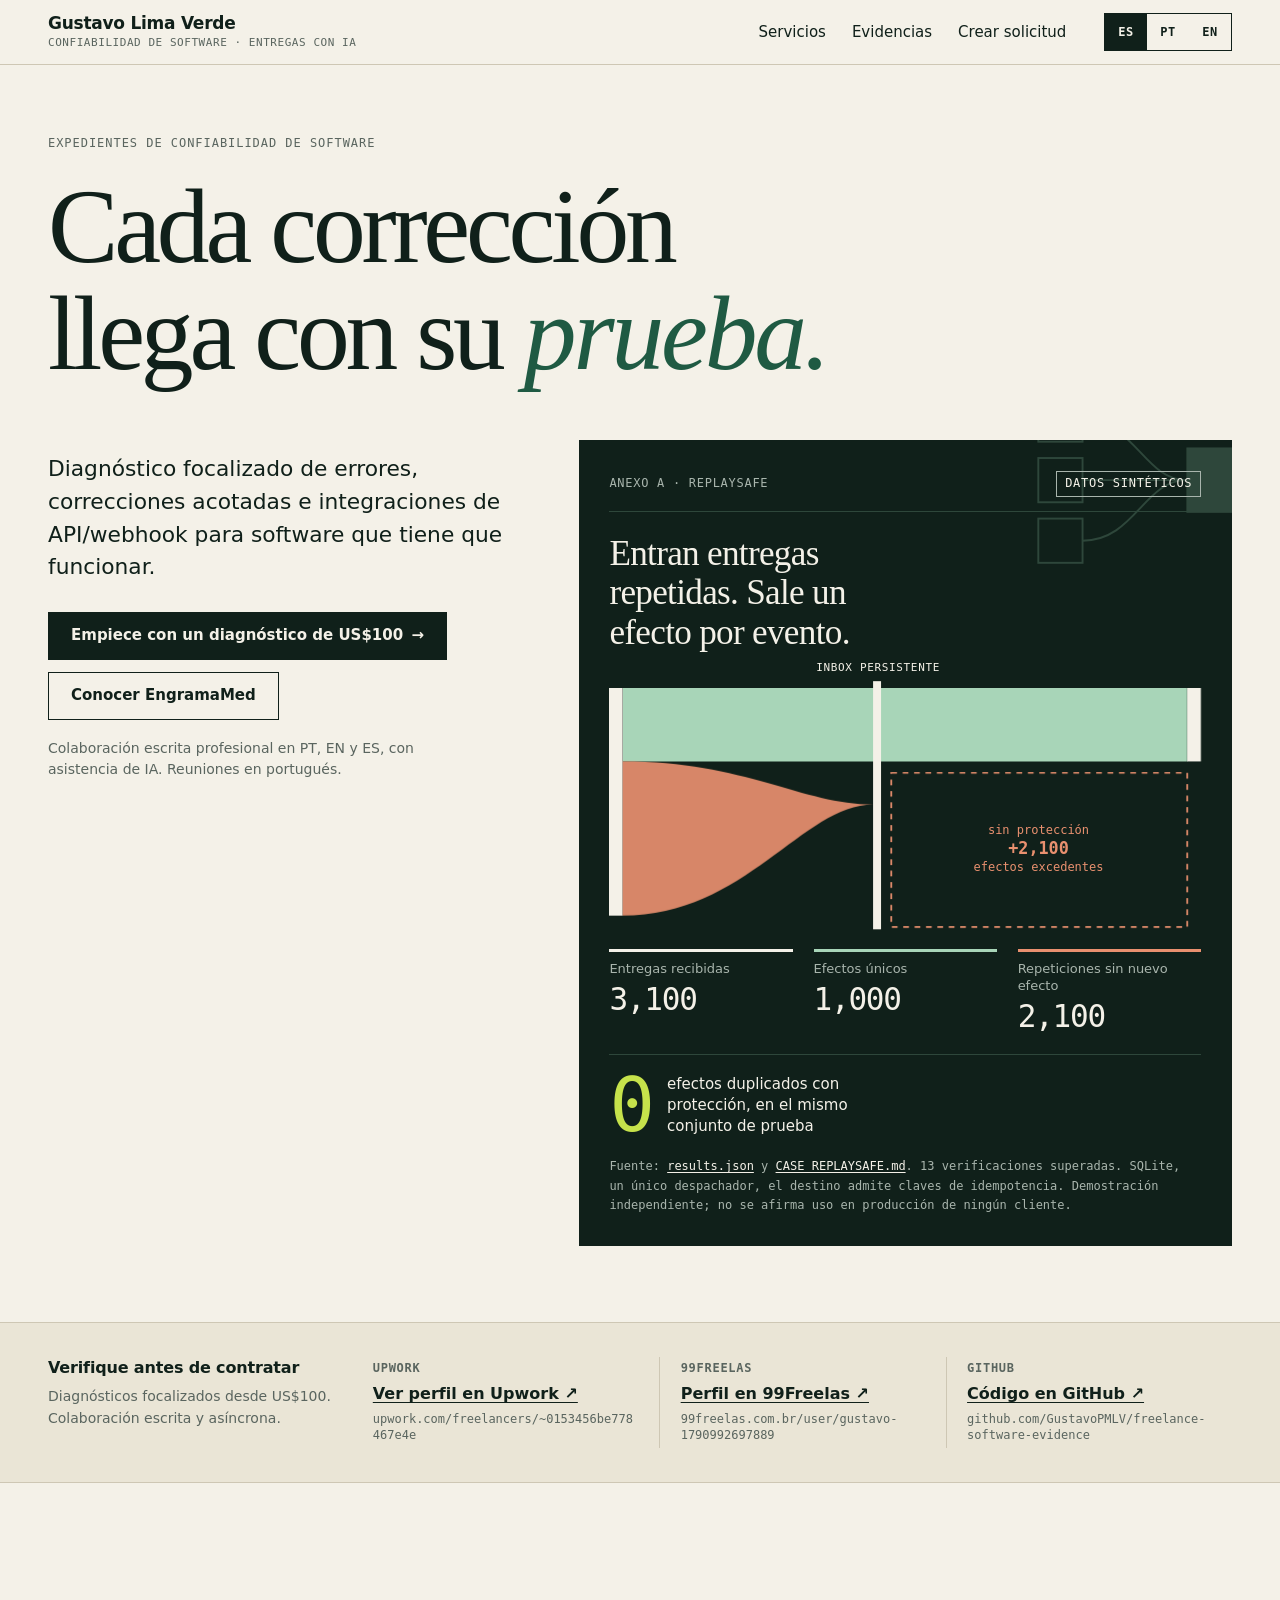
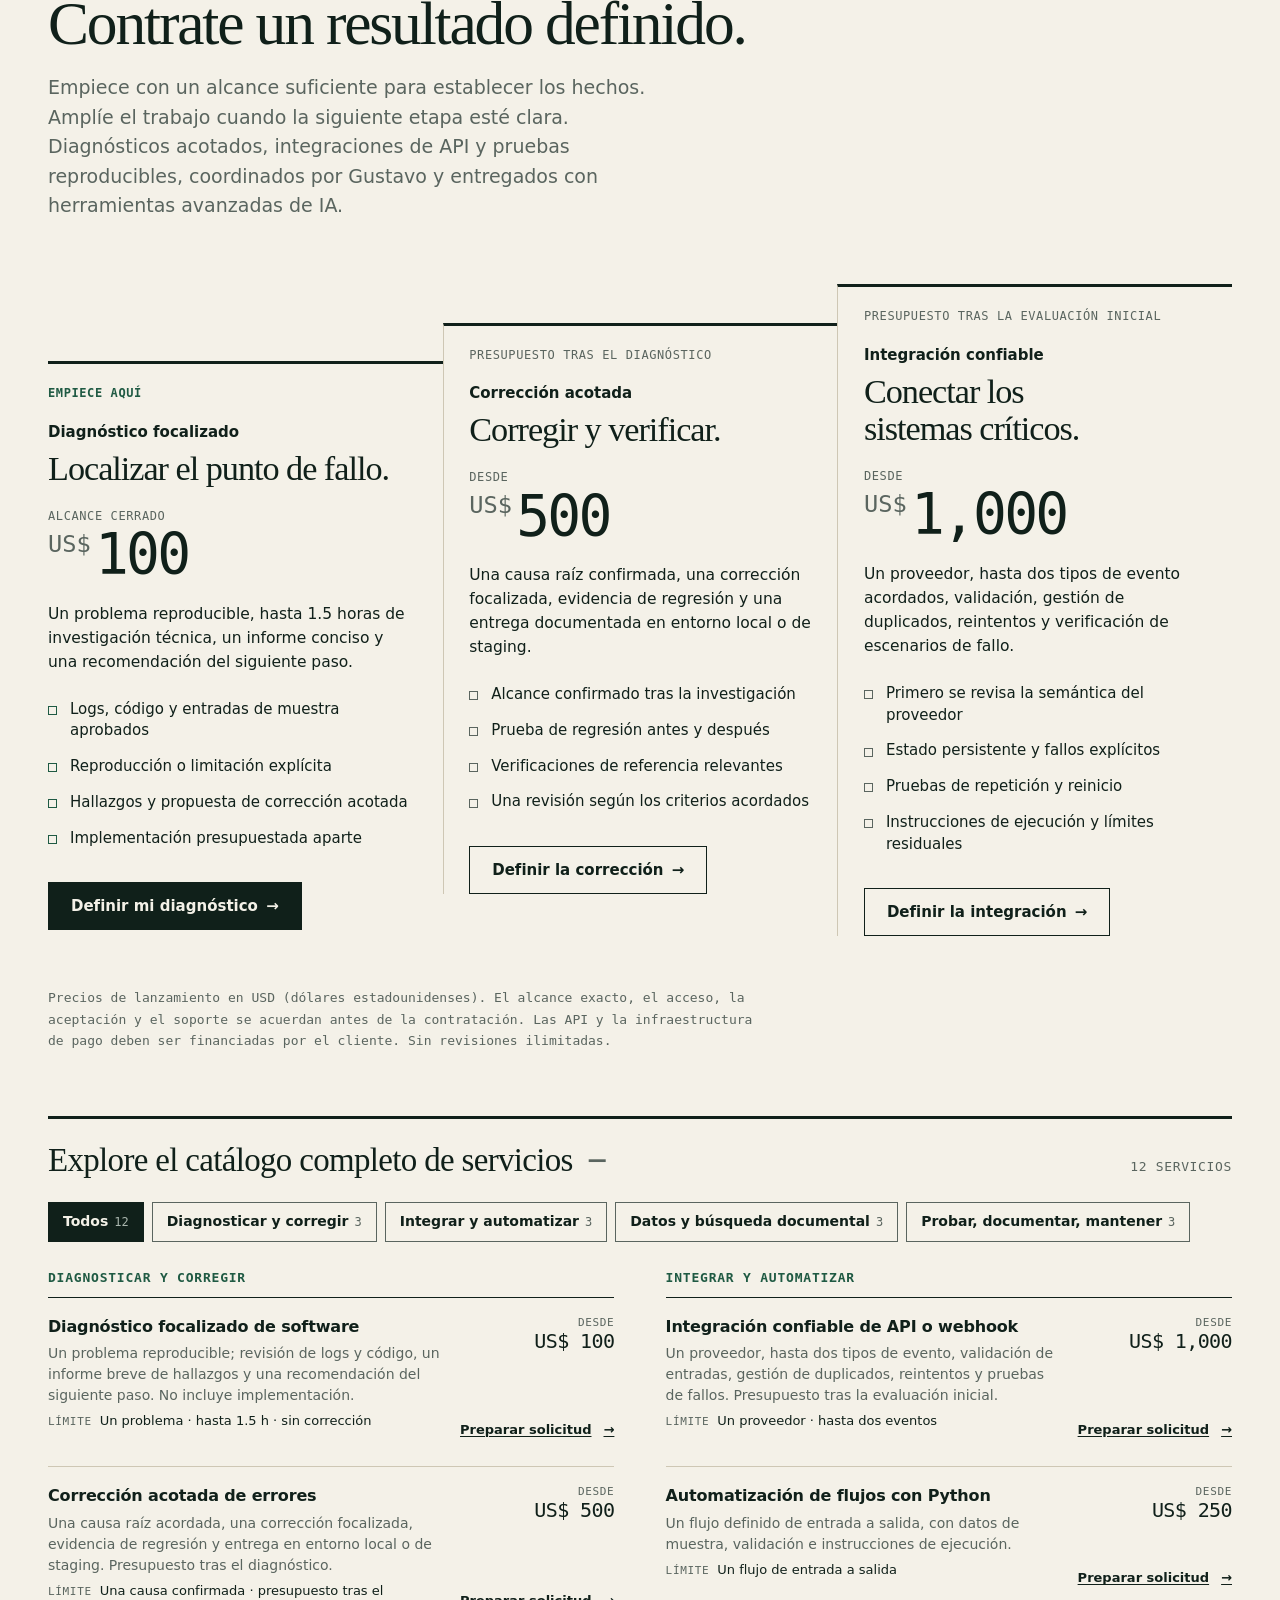
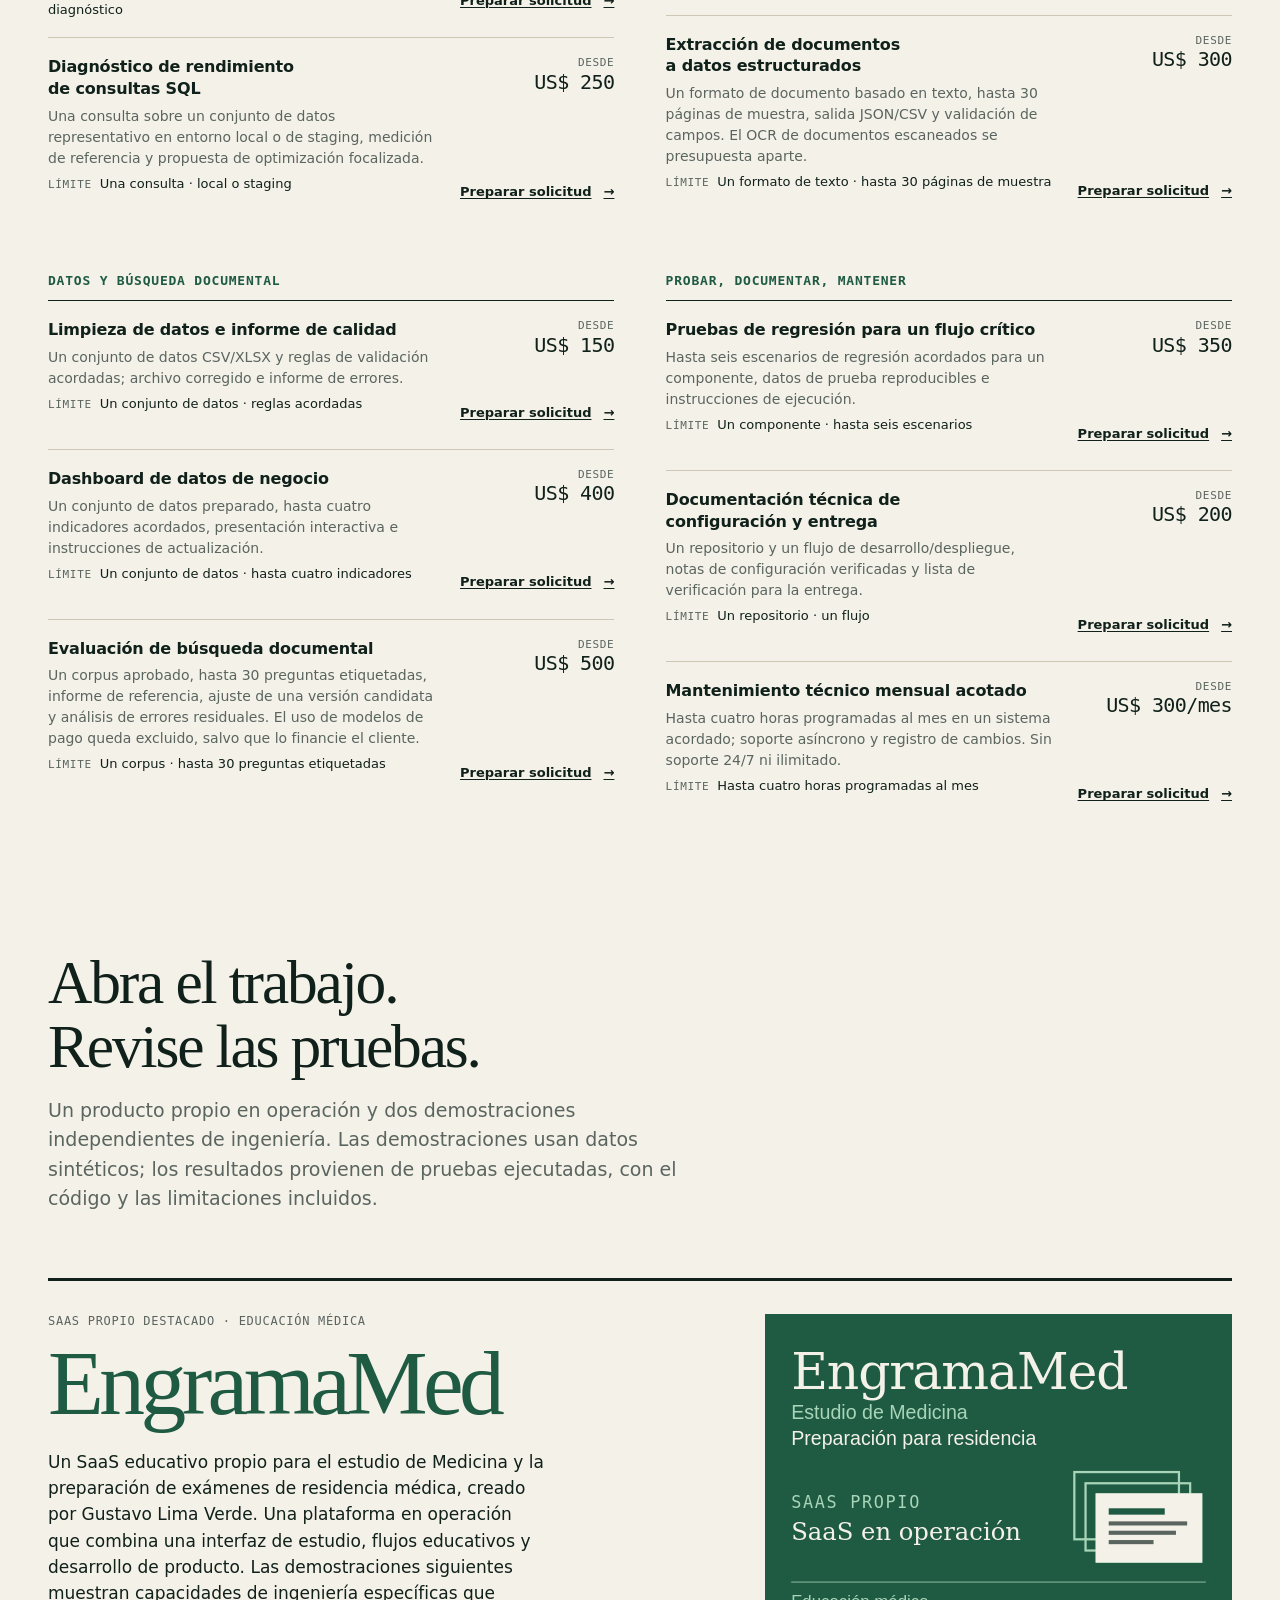
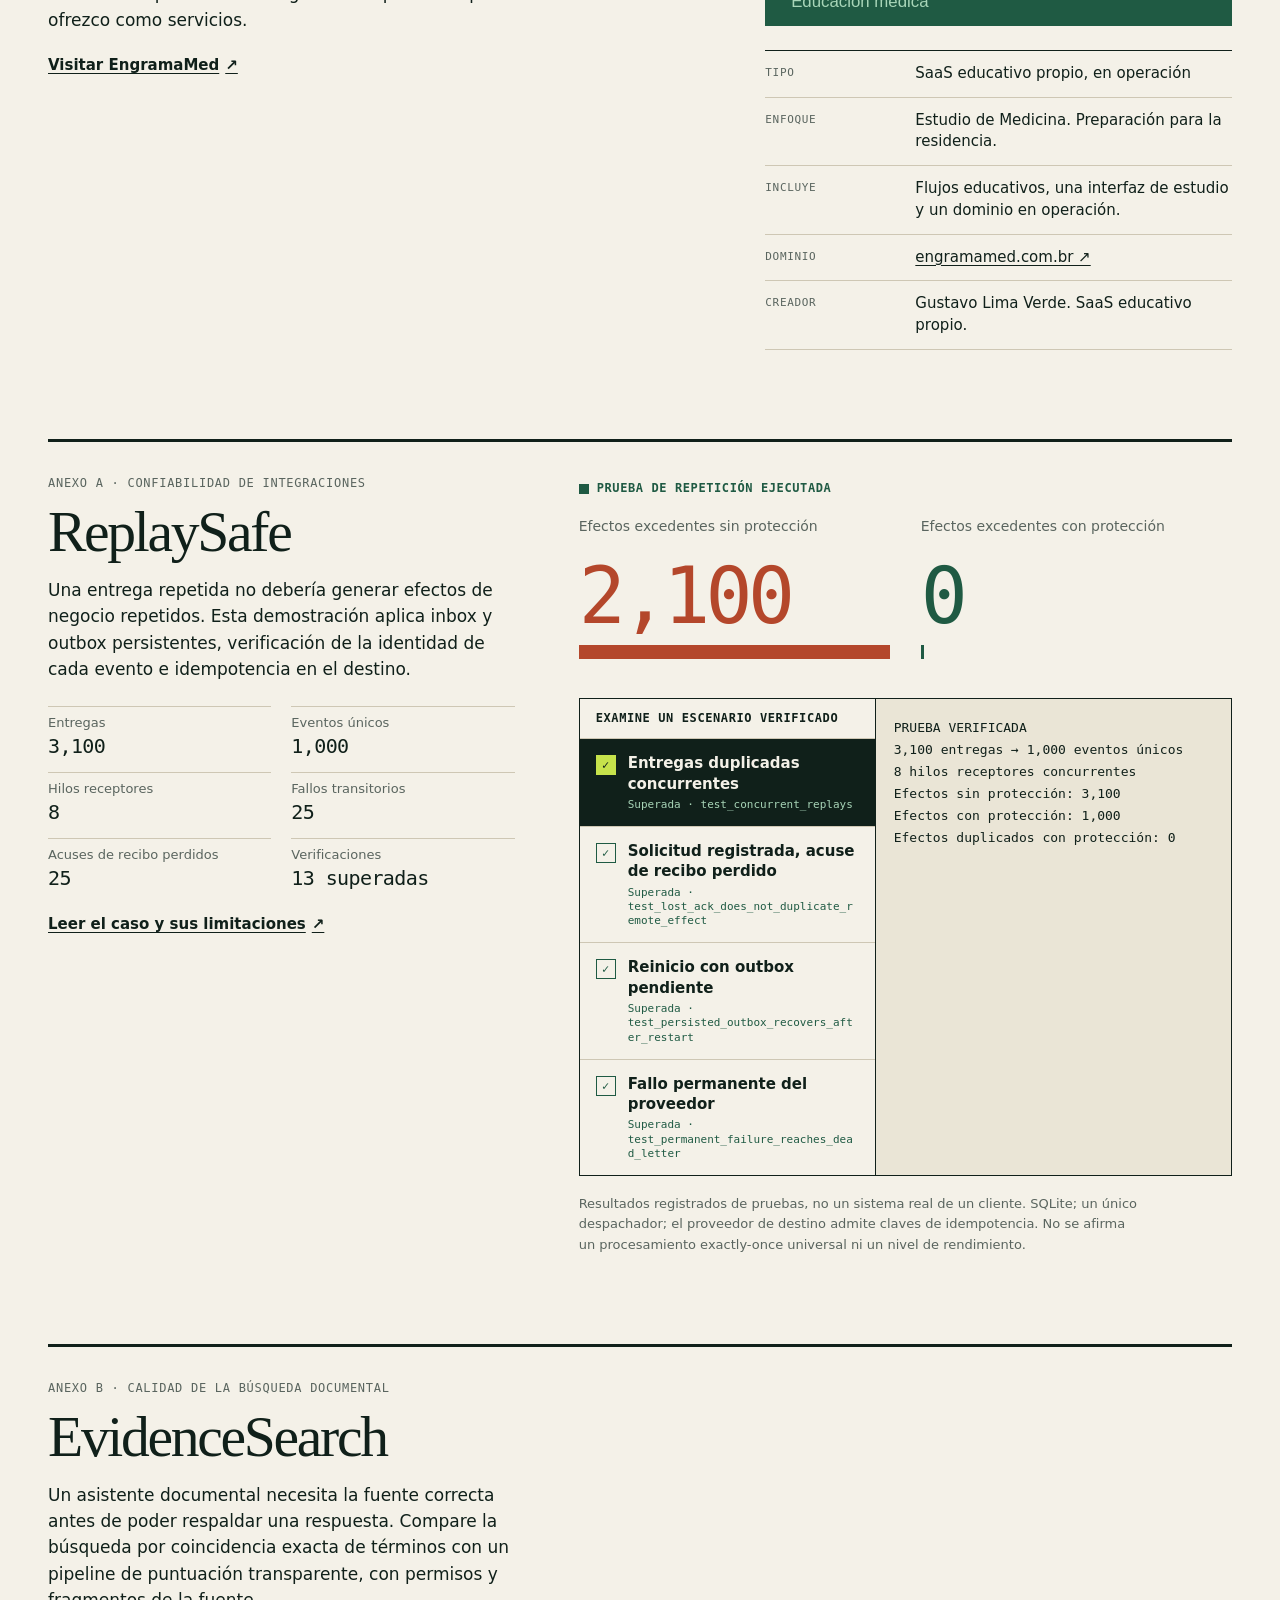
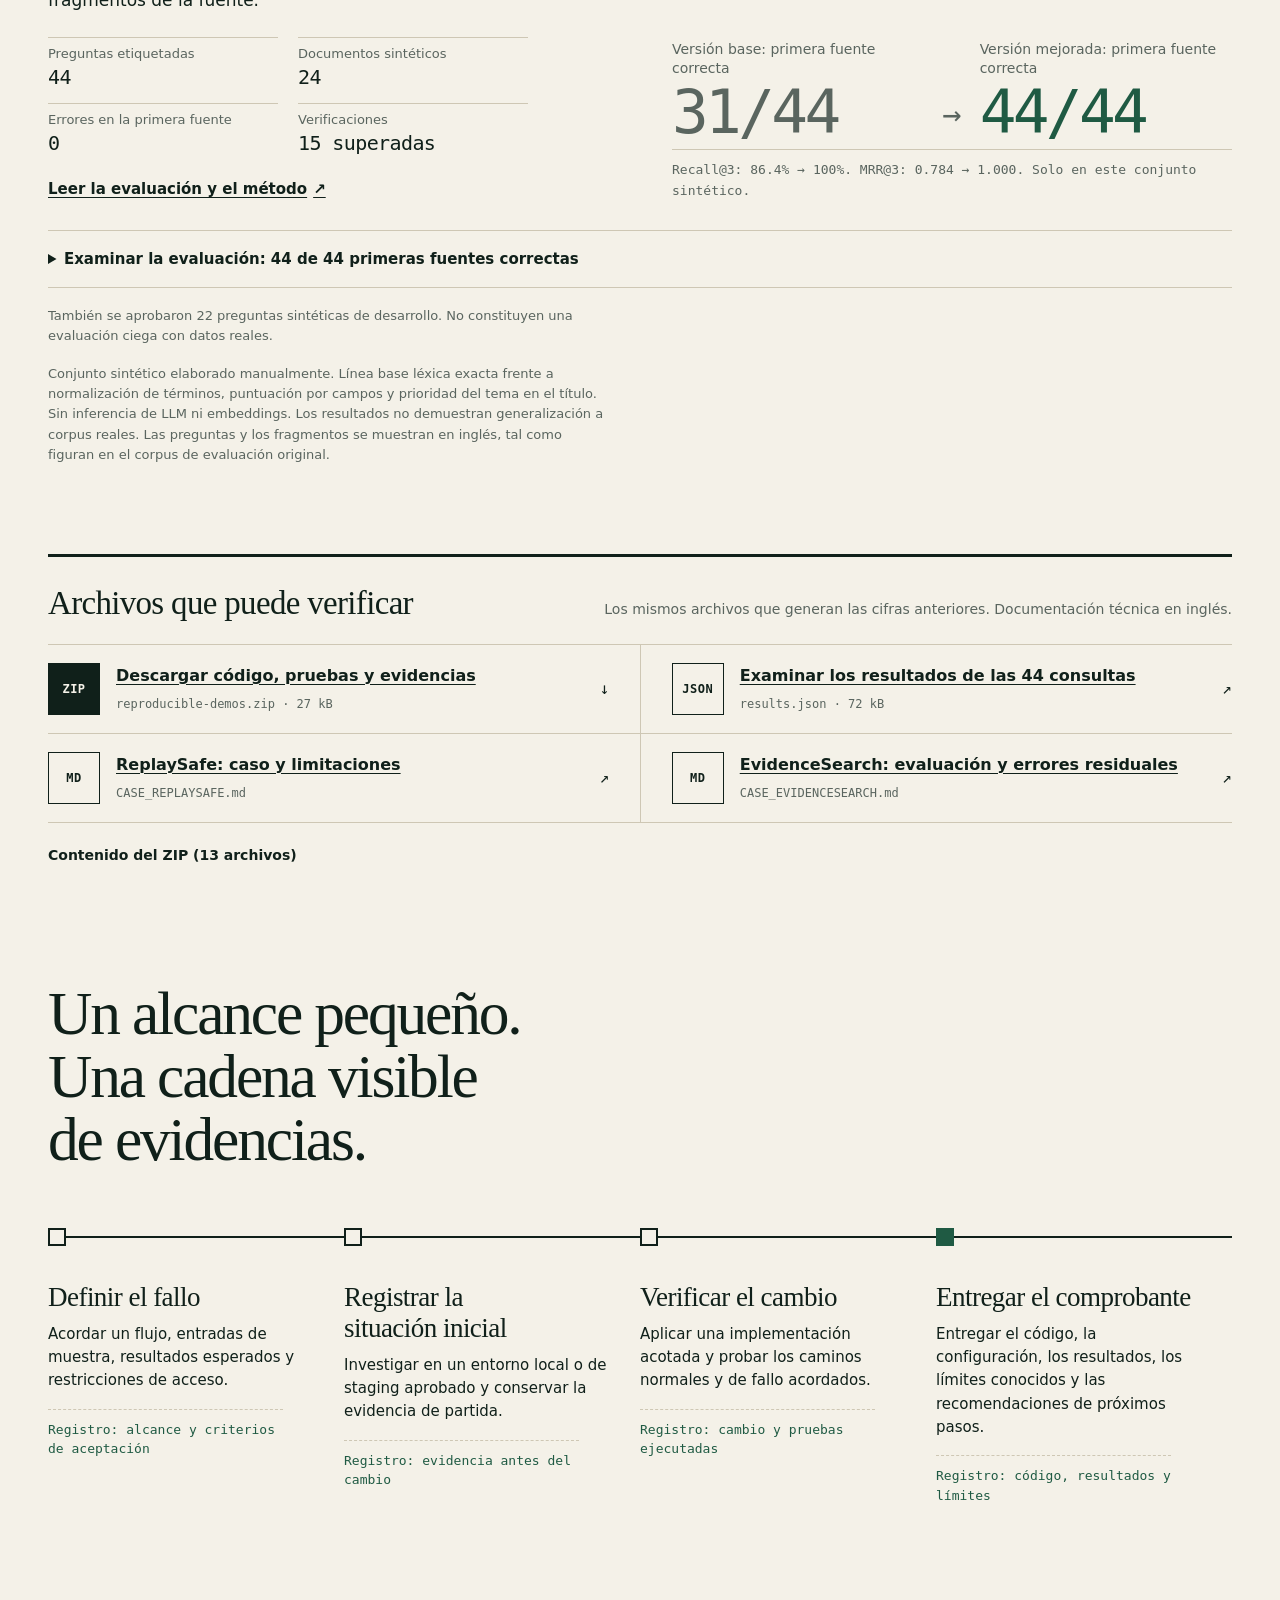
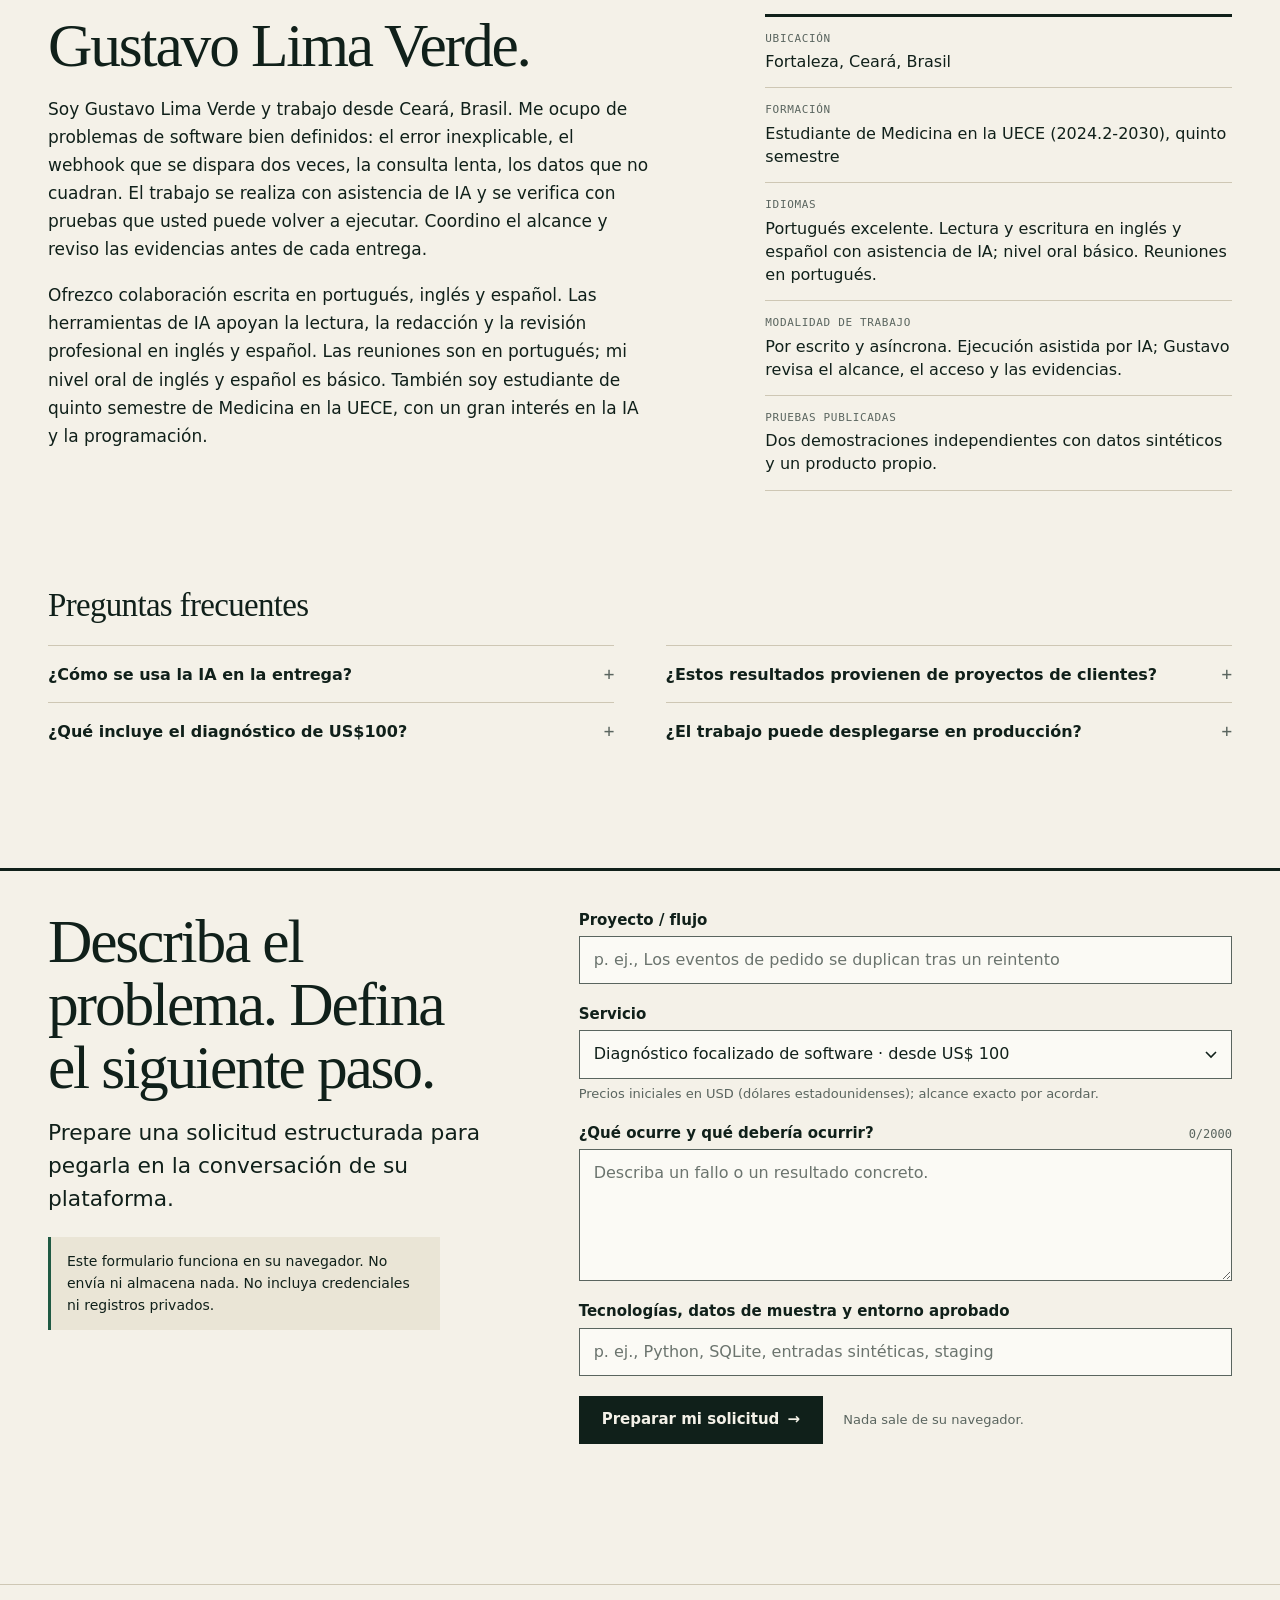
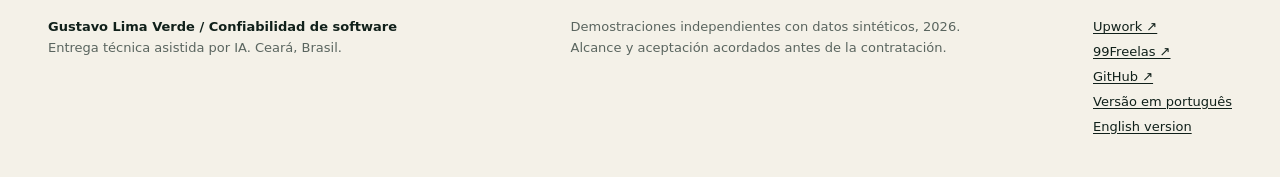
==== portfolio/es.html @ 98aadb46 "Fix retrieval rankings and SQLite resource closure; refresh multilingual evidence" ====
<!doctype html>
<html lang="es">
<head>
<meta charset="utf-8">
<meta name="viewport" content="width=device-width, initial-scale=1">
<title>Gustavo Lima Verde | Cada corrección llega con su prueba</title>
<link rel="alternate" hreflang="pt-BR" href="https://gustavo-lima-verde-software.gustavo-pmlv6.chatgpt.site/pt.html">
<link rel="alternate" hreflang="en" href="https://gustavo-lima-verde-software.gustavo-pmlv6.chatgpt.site/index.html">
<link rel="alternate" hreflang="es" href="https://gustavo-lima-verde-software.gustavo-pmlv6.chatgpt.site/es.html">
<link rel="alternate" hreflang="x-default" href="https://gustavo-lima-verde-software.gustavo-pmlv6.chatgpt.site/index.html">
<meta name="description" content="Diagnóstico focalizado de errores, correcciones acotadas e integraciones de API/webhook con pruebas reproducibles. Demostraciones independientes de ingeniería de Gustavo Lima Verde, con datos sintéticos.">
<meta name="color-scheme" content="light">
<meta name="theme-color" content="#F4F1E8">
<link rel="icon" type="image/svg+xml" href="favicon.svg">
<link rel="stylesheet" href="styles.css">
<script>document.documentElement.classList.add('js')</script>
</head>
<body>
<a class="skip" href="#main">Saltar al contenido</a>

<header class="site-header">
  <div class="wrap bar">
    <a class="brand" href="#top">Gustavo Lima Verde<span>Confiabilidad de software · entregas con IA</span></a>
    <nav class="nav" aria-label="Navegación principal">
      <a href="#services">Servicios</a>
      <a href="#work">Evidencias</a>
      <a href="#brief">Crear solicitud</a>
    </nav>
    <p class="lang"><span aria-current="true" title="Español">ES</span><a id="language" href="pt.html" hreflang="pt-BR" lang="pt-BR" aria-label="Ler esta página em português">PT</a><a href="index.html" hreflang="en" lang="en" aria-label="Read this page in English">EN</a></p>
  </div>
</header>

<main id="main">

<section class="hero" id="top" aria-labelledby="heroTitle">
  <div class="wrap">
    <p class="eyebrow">Expedientes de confiabilidad de software</p>
    <h1 id="heroTitle">Cada corrección llega con su <em>prueba.</em></h1>
    <div class="hero-row">
      <div class="hero-copy">
        <p class="lead">Diagnóstico focalizado de errores, correcciones acotadas e integraciones de API/webhook para software que tiene que funcionar.</p>
        <div class="actions">
          <a class="btn btn-primary" href="#services">Empiece con un diagnóstico de US$100 <span class="arr" aria-hidden="true">→</span></a>
          <a class="btn" href="#engramamed">Conocer EngramaMed</a>
        </div>
        <p class="communication-note">Colaboración escrita profesional en PT, EN y ES, con asistencia de IA. Reuniones en portugués.</p>
      </div>

      <figure class="plate on-ink" id="exhibitA" aria-labelledby="plateTitle">
        <div class="plate-art" aria-hidden="true">
          <img class="plate-photo" alt="" hidden>
          <svg class="plate-mark" viewBox="0 0 260 200" focusable="false">
            <g fill="none" stroke="#2E473B" stroke-width="2">
              <rect x="18" y="14" width="46" height="46"/>
              <rect x="18" y="77" width="46" height="46"/>
              <rect x="18" y="140" width="46" height="46"/>
              <path d="M64 37C118 37 128 100 172 100M64 100H172M64 163C118 163 128 100 172 100"/>
            </g>
            <rect x="172" y="66" width="68" height="68" fill="#2E473B"/>
          </svg>
        </div>
        <div class="plate-head"><span id="plateTitle">Anexo A · ReplaySafe</span><span class="tag">Datos sintéticos</span></div>
        <p class="plate-claim">Entran entregas repetidas. Sale un efecto por evento.</p>
        <div class="flow">
          <span class="flow-gate" aria-hidden="true">inbox persistente</span>
          <div class="flow-fig">
            <svg id="flowSvg" viewBox="0 0 520 212" role="img" aria-labelledby="flowTitle">
              <title id="flowTitle">Entran 3,100 entregas. 1,000 eventos únicos llegan al proveedor. El inbox reconoce 2,100 repeticiones, que no generan ningún efecto nuevo. Sin protección, se convertirían en 2,100 efectos excedentes.</title>
              <rect class="b-src" x="0" y="0" width="12" height="200"/>
              <path class="b-unique" id="fUnique" d="M12 0H508V64.52H12Z"/>
              <rect class="b-dst" id="fDst" x="508" y="0" width="12" height="64.52"/>
              <path class="b-repeat" id="fRepeat" d="M12 64.52C120 64.52 170 102.45 232 102.45C170 102.45 120 200 12 200Z"/>
              <rect class="b-ghost" id="fGhost" x="248" y="74.52" width="260" height="135.48"/>
              <rect class="b-gate" x="232" y="-6" width="7" height="218"/>
            </svg>
            <span class="flow-ghost-label" aria-hidden="true">sin protección <b id="heroGhost">+2,100</b> efectos excedentes</span>
          </div>
        </div>
        <dl class="legend">
          <div class="k-src"><dt>Entregas recibidas</dt><dd id="heroDeliveries">3,100</dd></div>
          <div class="k-eff"><dt>Efectos únicos</dt><dd id="heroEffects">1,000</dd></div>
          <div class="k-rep"><dt>Repeticiones sin nuevo efecto</dt><dd id="heroRepeats">2,100</dd></div>
        </dl>
        <p class="zero"><b id="heroDuplicates">0</b><span>efectos duplicados con protección, en el mismo conjunto de prueba</span></p>
        <figcaption class="plate-foot">Fuente: <a href="results.json">results.json</a> y <a href="CASE_REPLAYSAFE.md">CASE_REPLAYSAFE.md</a>. 13 verificaciones superadas. SQLite, un único despachador, el destino admite claves de idempotencia. Demostración independiente; no se afirma uso en producción de ningún cliente.</figcaption>
      </figure>
    </div>
  </div>
</section>

<section class="sources" aria-labelledby="sourcesTitle">
  <div class="wrap sources-in">
    <div>
      <h2 class="sources-title" id="sourcesTitle">Verifique antes de contratar</h2>
      <p>Diagnósticos focalizados desde US$100. Colaboración escrita y asíncrona.</p>
    </div>
    <ol class="cites">
      <li><a href="https://www.upwork.com/freelancers/~0153456be778467e4e" target="_blank" rel="noopener noreferrer"><span class="cite-k">Upwork</span><span class="cite-v">Ver perfil en Upwork ↗</span><span class="cite-u">upwork.com/freelancers/~0153456be778467e4e</span></a></li>
      <li><a href="https://www.99freelas.com.br/user/gustavo-1790992697889" target="_blank" rel="noopener noreferrer"><span class="cite-k">99Freelas</span><span class="cite-v">Perfil en 99Freelas ↗</span><span class="cite-u">99freelas.com.br/user/gustavo-1790992697889</span></a></li>
      <li><a href="https://github.com/GustavoPMLV/freelance-software-evidence" target="_blank" rel="noopener noreferrer"><span class="cite-k">GitHub</span><span class="cite-v">Código en GitHub ↗</span><span class="cite-u">github.com/GustavoPMLV/freelance-software-evidence</span></a></li>
    </ol>
  </div>
</section>

<section id="services" class="services" aria-labelledby="servicesTitle">
  <div class="wrap">
    <header class="sec-head">
      <h2 id="servicesTitle">Contrate un resultado definido.</h2>
      <p>Empiece con un alcance suficiente para establecer los hechos. Amplíe el trabajo cuando la siguiente etapa esté clara. Diagnósticos acotados, integraciones de API y pruebas reproducibles, coordinados por Gustavo y entregados con herramientas avanzadas de IA.</p>
    </header>

    <ol class="ladder">
      <li class="rung is-entry">
        <p class="rung-when">Empiece aquí</p>
        <p class="rung-name">Diagnóstico focalizado</p>
        <h3>Localizar el punto de fallo.</h3>
        <p class="price"><span class="price-pre">Alcance cerrado</span><span class="price-num"><span class="price-cur">US$</span>100</span></p>
        <p class="rung-desc">Un problema reproducible, hasta 1.5 horas de investigación técnica, un informe conciso y una recomendación del siguiente paso.</p>
        <ul class="rung-list">
          <li>Logs, código y entradas de muestra aprobados</li>
          <li>Reproducción o limitación explícita</li>
          <li>Hallazgos y propuesta de corrección acotada</li>
          <li>Implementación presupuestada aparte</li>
        </ul>
        <a class="btn btn-primary" href="#brief" data-service="diagnostic">Definir mi diagnóstico <span class="arr" aria-hidden="true">→</span></a>
      </li>
      <li class="rung">
        <p class="rung-when">Presupuesto tras el diagnóstico</p>
        <p class="rung-name">Corrección acotada</p>
        <h3>Corregir y verificar.</h3>
        <p class="price"><span class="price-pre">Desde</span><span class="price-num"><span class="price-cur">US$</span>500</span></p>
        <p class="rung-desc">Una causa raíz confirmada, una corrección focalizada, evidencia de regresión y una entrega documentada en entorno local o de staging.</p>
        <ul class="rung-list">
          <li>Alcance confirmado tras la investigación</li>
          <li>Prueba de regresión antes y después</li>
          <li>Verificaciones de referencia relevantes</li>
          <li>Una revisión según los criterios acordados</li>
        </ul>
        <a class="btn" href="#brief" data-service="repair">Definir la corrección <span class="arr" aria-hidden="true">→</span></a>
      </li>
      <li class="rung">
        <p class="rung-when">Presupuesto tras la evaluación inicial</p>
        <p class="rung-name">Integración confiable</p>
        <h3>Conectar los sistemas críticos.</h3>
        <p class="price"><span class="price-pre">Desde</span><span class="price-num"><span class="price-cur">US$</span>1,000</span></p>
        <p class="rung-desc">Un proveedor, hasta dos tipos de evento acordados, validación, gestión de duplicados, reintentos y verificación de escenarios de fallo.</p>
        <ul class="rung-list">
          <li>Primero se revisa la semántica del proveedor</li>
          <li>Estado persistente y fallos explícitos</li>
          <li>Pruebas de repetición y reinicio</li>
          <li>Instrucciones de ejecución y límites residuales</li>
        </ul>
        <a class="btn" href="#brief" data-service="integration">Definir la integración <span class="arr" aria-hidden="true">→</span></a>
      </li>
    </ol>

    <p class="fineprint">Precios de lanzamiento en USD (dólares estadounidenses). El alcance exacto, el acceso, la aceptación y el soporte se acuerdan antes de la contratación. Las API y la infraestructura de pago deben ser financiadas por el cliente. Sin revisiones ilimitadas.</p>

    <details class="catalog" id="catalog" open>
      <summary><span class="cat-sum-t">Explore el catálogo completo de servicios</span><span class="cat-sum-n">12 servicios</span></summary>
      <div class="cat-tools" role="group" aria-label="Filtrar el catálogo por área"></div>
      <div id="catalogGrid" class="cat-groups">
        <section class="cat-group" data-group="fix" aria-labelledby="cg-fix">
          <h3 id="cg-fix">Diagnosticar y corregir</h3>
          <ol class="cat-list">
            <li class="cat-item"><h4>Diagnóstico focalizado de software</h4><p class="cat-scope">Un problema reproducible; revisión de logs y código, un informe breve de hallazgos y una recomendación del siguiente paso. No incluye implementación.</p><p class="cat-limit"><span class="cat-limit-k">Límite</span>Un problema · hasta 1.5 h · sin corrección</p><p class="cat-price"><span class="cat-price-k">Desde</span>US$ 100</p><a class="cat-cta" href="#brief" data-service="diagnostic">Preparar solicitud<span class="vh">: Diagnóstico focalizado de software</span> <span class="arr" aria-hidden="true">→</span></a></li>
            <li class="cat-item"><h4>Corrección acotada de errores</h4><p class="cat-scope">Una causa raíz acordada, una corrección focalizada, evidencia de regresión y entrega en entorno local o de staging. Presupuesto tras el diagnóstico.</p><p class="cat-limit"><span class="cat-limit-k">Límite</span>Una causa confirmada · presupuesto tras el diagnóstico</p><p class="cat-price"><span class="cat-price-k">Desde</span>US$ 500</p><a class="cat-cta" href="#brief" data-service="repair">Preparar solicitud<span class="vh">: Corrección acotada de errores</span> <span class="arr" aria-hidden="true">→</span></a></li>
            <li class="cat-item"><h4>Diagnóstico de rendimiento de consultas SQL</h4><p class="cat-scope">Una consulta sobre un conjunto de datos representativo en entorno local o de staging, medición de referencia y propuesta de optimización focalizada.</p><p class="cat-limit"><span class="cat-limit-k">Límite</span>Una consulta · local o staging</p><p class="cat-price"><span class="cat-price-k">Desde</span>US$ 250</p><a class="cat-cta" href="#brief" data-service="sql">Preparar solicitud<span class="vh">: Diagnóstico de rendimiento de consultas SQL</span> <span class="arr" aria-hidden="true">→</span></a></li>
          </ol>
        </section>
        <section class="cat-group" data-group="connect" aria-labelledby="cg-connect">
          <h3 id="cg-connect">Integrar y automatizar</h3>
          <ol class="cat-list">
            <li class="cat-item"><h4>Integración confiable de API o webhook</h4><p class="cat-scope">Un proveedor, hasta dos tipos de evento, validación de entradas, gestión de duplicados, reintentos y pruebas de fallos. Presupuesto tras la evaluación inicial.</p><p class="cat-limit"><span class="cat-limit-k">Límite</span>Un proveedor · hasta dos eventos</p><p class="cat-price"><span class="cat-price-k">Desde</span>US$ 1,000</p><a class="cat-cta" href="#brief" data-service="integration">Preparar solicitud<span class="vh">: Integración confiable de API o webhook</span> <span class="arr" aria-hidden="true">→</span></a></li>
            <li class="cat-item"><h4>Automatización de flujos con Python</h4><p class="cat-scope">Un flujo definido de entrada a salida, con datos de muestra, validación e instrucciones de ejecución.</p><p class="cat-limit"><span class="cat-limit-k">Límite</span>Un flujo de entrada a salida</p><p class="cat-price"><span class="cat-price-k">Desde</span>US$ 250</p><a class="cat-cta" href="#brief" data-service="automation">Preparar solicitud<span class="vh">: Automatización de flujos con Python</span> <span class="arr" aria-hidden="true">→</span></a></li>
            <li class="cat-item"><h4>Extracción de documentos a datos estructurados</h4><p class="cat-scope">Un formato de documento basado en texto, hasta 30 páginas de muestra, salida JSON/CSV y validación de campos. El OCR de documentos escaneados se presupuesta aparte.</p><p class="cat-limit"><span class="cat-limit-k">Límite</span>Un formato de texto · hasta 30 páginas de muestra</p><p class="cat-price"><span class="cat-price-k">Desde</span>US$ 300</p><a class="cat-cta" href="#brief" data-service="extraction">Preparar solicitud<span class="vh">: Extracción de documentos a datos estructurados</span> <span class="arr" aria-hidden="true">→</span></a></li>
          </ol>
        </section>
        <section class="cat-group" data-group="data" aria-labelledby="cg-data">
          <h3 id="cg-data">Datos y búsqueda documental</h3>
          <ol class="cat-list">
            <li class="cat-item"><h4>Limpieza de datos e informe de calidad</h4><p class="cat-scope">Un conjunto de datos CSV/XLSX y reglas de validación acordadas; archivo corregido e informe de errores.</p><p class="cat-limit"><span class="cat-limit-k">Límite</span>Un conjunto de datos · reglas acordadas</p><p class="cat-price"><span class="cat-price-k">Desde</span>US$ 150</p><a class="cat-cta" href="#brief" data-service="data_cleaning">Preparar solicitud<span class="vh">: Limpieza de datos e informe de calidad</span> <span class="arr" aria-hidden="true">→</span></a></li>
            <li class="cat-item"><h4>Dashboard de datos de negocio</h4><p class="cat-scope">Un conjunto de datos preparado, hasta cuatro indicadores acordados, presentación interactiva e instrucciones de actualización.</p><p class="cat-limit"><span class="cat-limit-k">Límite</span>Un conjunto de datos · hasta cuatro indicadores</p><p class="cat-price"><span class="cat-price-k">Desde</span>US$ 400</p><a class="cat-cta" href="#brief" data-service="dashboard">Preparar solicitud<span class="vh">: Dashboard de datos de negocio</span> <span class="arr" aria-hidden="true">→</span></a></li>
            <li class="cat-item"><h4>Evaluación de búsqueda documental</h4><p class="cat-scope">Un corpus aprobado, hasta 30 preguntas etiquetadas, informe de referencia, ajuste de una versión candidata y análisis de errores residuales. El uso de modelos de pago queda excluido, salvo que lo financie el cliente.</p><p class="cat-limit"><span class="cat-limit-k">Límite</span>Un corpus · hasta 30 preguntas etiquetadas</p><p class="cat-price"><span class="cat-price-k">Desde</span>US$ 500</p><a class="cat-cta" href="#brief" data-service="retrieval">Preparar solicitud<span class="vh">: Evaluación de búsqueda documental</span> <span class="arr" aria-hidden="true">→</span></a></li>
          </ol>
        </section>
        <section class="cat-group" data-group="keep" aria-labelledby="cg-keep">
          <h3 id="cg-keep">Probar, documentar, mantener</h3>
          <ol class="cat-list">
            <li class="cat-item"><h4>Pruebas de regresión para un flujo crítico</h4><p class="cat-scope">Hasta seis escenarios de regresión acordados para un componente, datos de prueba reproducibles e instrucciones de ejecución.</p><p class="cat-limit"><span class="cat-limit-k">Límite</span>Un componente · hasta seis escenarios</p><p class="cat-price"><span class="cat-price-k">Desde</span>US$ 350</p><a class="cat-cta" href="#brief" data-service="tests">Preparar solicitud<span class="vh">: Pruebas de regresión para un flujo crítico</span> <span class="arr" aria-hidden="true">→</span></a></li>
            <li class="cat-item"><h4>Documentación técnica de configuración y entrega</h4><p class="cat-scope">Un repositorio y un flujo de desarrollo/despliegue, notas de configuración verificadas y lista de verificación para la entrega.</p><p class="cat-limit"><span class="cat-limit-k">Límite</span>Un repositorio · un flujo</p><p class="cat-price"><span class="cat-price-k">Desde</span>US$ 200</p><a class="cat-cta" href="#brief" data-service="documentation">Preparar solicitud<span class="vh">: Documentación técnica de configuración y entrega</span> <span class="arr" aria-hidden="true">→</span></a></li>
            <li class="cat-item"><h4>Mantenimiento técnico mensual acotado</h4><p class="cat-scope">Hasta cuatro horas programadas al mes en un sistema acordado; soporte asíncrono y registro de cambios. Sin soporte 24/7 ni ilimitado.</p><p class="cat-limit"><span class="cat-limit-k">Límite</span>Hasta cuatro horas programadas al mes</p><p class="cat-price"><span class="cat-price-k">Desde</span>US$ 300/mes</p><a class="cat-cta" href="#brief" data-service="maintenance">Preparar solicitud<span class="vh">: Mantenimiento técnico mensual acotado</span> <span class="arr" aria-hidden="true">→</span></a></li>
          </ol>
        </section>
      </div>
    </details>
  </div>
</section>

<section id="work" class="work" aria-labelledby="workTitle">
  <div class="wrap">
    <header class="sec-head">
      <h2 id="workTitle">Abra el trabajo. Revise las pruebas.</h2>
      <p>Un producto propio en operación y dos demostraciones independientes de ingeniería. Las demostraciones usan datos sintéticos; los resultados provienen de pruebas ejecutadas, con el código y las limitaciones incluidos.</p>
    </header>

    <article class="exhibit ex-c featured-product" id="engramamed" aria-labelledby="emTitle">
      <div>
        <p class="ex-tag">SaaS propio destacado · Educación médica</p>
        <h3 id="emTitle" class="product">EngramaMed</h3>
        <p class="product-desc">Un SaaS educativo propio para el estudio de Medicina y la preparación de exámenes de residencia médica, creado por Gustavo Lima Verde. Una plataforma en operación que combina una interfaz de estudio, flujos educativos y desarrollo de producto. Las demostraciones siguientes muestran capacidades de ingeniería específicas que ofrezco como servicios.</p>
        <a class="ex-link" href="https://engramamed.com.br" target="_blank" rel="noopener noreferrer">Visitar EngramaMed <span aria-hidden="true">↗</span></a>
      </div>
      <div class="product-visual">
        <img class="product-cover" src="assets/cover-engramamed-es.svg" width="1500" height="1002" loading="lazy" alt="EngramaMed: SaaS educativo propio para el estudio de Medicina y la preparación de exámenes de residencia médica">
      <dl class="product-facts">
        <div><dt>Tipo</dt><dd>SaaS educativo propio, en operación</dd></div>
        <div><dt>Enfoque</dt><dd>Estudio de Medicina. Preparación para la residencia.</dd></div>
        <div><dt>Incluye</dt><dd>Flujos educativos, una interfaz de estudio y un dominio en operación.</dd></div>
        <div><dt>Dominio</dt><dd><a href="https://engramamed.com.br" target="_blank" rel="noopener noreferrer">engramamed.com.br ↗</a></dd></div>
        <div><dt>Creador</dt><dd>Gustavo Lima Verde. SaaS educativo propio.</dd></div>
      </dl>
      </div>
    </article>

    <article class="exhibit ex-a" id="replaysafe" aria-labelledby="rsTitle">
      <div class="ex-head">
        <p class="ex-tag">Anexo A · Confiabilidad de integraciones</p>
        <h3 id="rsTitle">ReplaySafe</h3>
        <p class="ex-sum">Una entrega repetida no debería generar efectos de negocio repetidos. Esta demostración aplica inbox y outbox persistentes, verificación de la identidad de cada evento e idempotencia en el destino.</p>
        <dl class="facts">
          <div><dt>Entregas</dt><dd>3,100</dd></div>
          <div><dt>Eventos únicos</dt><dd>1,000</dd></div>
          <div><dt>Hilos receptores</dt><dd>8</dd></div>
          <div><dt>Fallos transitorios</dt><dd>25</dd></div>
          <div><dt>Acuses de recibo perdidos</dt><dd>25</dd></div>
          <div><dt>Verificaciones</dt><dd>13 superadas</dd></div>
        </dl>
        <a class="ex-link" href="CASE_REPLAYSAFE.md">Leer el caso y sus limitaciones <span aria-hidden="true">↗</span></a>
      </div>
      <div class="ex-body">
        <p class="checks">Prueba de repetición ejecutada</p>
        <div class="compare reveal" role="group" aria-label="Efectos excedentes en el mismo conjunto de prueba">
          <div class="cmp cmp-before"><span class="cmp-label">Efectos excedentes sin protección</span><b class="cmp-num" id="baselineDup">2,100</b><i class="cmp-bar" aria-hidden="true"></i></div>
          <div class="cmp cmp-after"><span class="cmp-label">Efectos excedentes con protección</span><b class="cmp-num" id="protectedDup">0</b><i class="cmp-bar" aria-hidden="true"></i></div>
        </div>
        <div class="runner">
          <fieldset id="replayScenario" class="runner-list">
            <legend>Examine un escenario verificado</legend>
            <label class="run is-checked"><input type="radio" name="replayScenario" value="replay" checked><span class="run-mark" aria-hidden="true">✓</span><span class="run-name">Entregas duplicadas concurrentes</span><span class="run-state">Superada · test_concurrent_replays</span></label>
            <label class="run"><input type="radio" name="replayScenario" value="ack"><span class="run-mark" aria-hidden="true">✓</span><span class="run-name">Solicitud registrada, acuse de recibo perdido</span><span class="run-state">Superada · test_lost_ack_does_not_duplicate_remote_effect</span></label>
            <label class="run"><input type="radio" name="replayScenario" value="restart"><span class="run-mark" aria-hidden="true">✓</span><span class="run-name">Reinicio con outbox pendiente</span><span class="run-state">Superada · test_persisted_outbox_recovers_after_restart</span></label>
            <label class="run"><input type="radio" name="replayScenario" value="dead"><span class="run-mark" aria-hidden="true">✓</span><span class="run-name">Fallo permanente del proveedor</span><span class="run-state">Superada · test_permanent_failure_reaches_dead_letter</span></label>
          </fieldset>
          <div class="output" id="replayOutput" aria-live="polite">PRUEBA VERIFICADA
3,100 entregas → 1,000 eventos únicos
8 hilos receptores concurrentes
Efectos sin protección: 3,100
Efectos con protección: 1,000
Efectos duplicados con protección: 0</div>
        </div>
        <p class="limit">Resultados registrados de pruebas, no un sistema real de un cliente. SQLite; un único despachador; el proveedor de destino admite claves de idempotencia. No se afirma un procesamiento exactly-once universal ni un nivel de rendimiento.</p>
      </div>
    </article>

    <article class="exhibit ex-b" id="evidencesearch" aria-labelledby="esTitle">
      <div class="ex-top">
        <div class="ex-head">
          <p class="ex-tag">Anexo B · Calidad de la búsqueda documental</p>
          <h3 id="esTitle">EvidenceSearch</h3>
          <p class="ex-sum">Un asistente documental necesita la fuente correcta antes de poder respaldar una respuesta. Compare la búsqueda por coincidencia exacta de términos con un pipeline de puntuación transparente, con permisos y fragmentos de la fuente.</p>
          <dl class="facts">
            <div><dt>Preguntas etiquetadas</dt><dd>44</dd></div>
            <div><dt>Documentos sintéticos</dt><dd>24</dd></div>
            <div><dt>Errores en la primera fuente</dt><dd>0</dd></div>
            <div><dt>Verificaciones</dt><dd>15 superadas</dd></div>
          </dl>
          <a class="ex-link" href="CASE_EVIDENCESEARCH.md">Leer la evaluación y el método <span aria-hidden="true">↗</span></a>
        </div>
        <div class="score">
          <div class="score-item before"><span>Versión base: primera fuente correcta</span><b id="baselineTop">31/44</b></div>
          <span class="score-arrow" aria-hidden="true">→</span>
          <div class="score-item after"><span>Versión mejorada: primera fuente correcta</span><b id="improvedTop">44/44</b></div>
          <p class="score-sub">Recall@3: <span id="recallBase">86.4%</span> → <span id="recallImp">100%</span>. MRR@3: <span id="mrrBase">0.784</span> → <span id="mrrImp">1.000</span>. Solo en este conjunto sintético.</p>
        </div>
      </div>
      <details class="evaluation-details">
        <summary>Examinar la evaluación: 44 de 44 primeras fuentes correctas</summary>
      <div class="ex-grid">
        <div class="matrix-wrap reveal">
          <p class="matrix-cap" id="matrixCap">Las 44 preguntas del corpus de evaluación original (en inglés), una casilla por pregunta<span>Seleccione una casilla para ver sus fuentes. Las flechas del teclado permiten moverse entre casillas.</span></p>
          <div id="queryMatrix" class="matrix" role="radiogroup" aria-labelledby="matrixCap"></div>
          <ul id="mxLegend" class="mx-legend" aria-label="Leyenda por resultado">
            <li><button type="button"><span class="mx-k c-both" aria-hidden="true"></span><span class="mx-k-t">Correcta en ambas versiones</span><span class="mx-k-n">31</span></button></li>
            <li><button type="button"><span class="mx-k c-fixed" aria-hidden="true"></span><span class="mx-k-t">Corregida por la mejora</span><span class="mx-k-n">13</span></button></li>
            <li><button type="button"><span class="mx-k c-miss" aria-hidden="true"></span><span class="mx-k-t">Incorrecta en ambas versiones</span><span class="mx-k-n">0</span></button></li>
            <li><button type="button"><span class="mx-k c-regress" aria-hidden="true"></span><span class="mx-k-t">Empeoró con la mejora</span><span class="mx-k-n">0</span></button></li>
          </ul>
        </div>
        <div class="inspector">
          <label for="retrievalQuestion">Examine una pregunta etiquetada y sus fuentes (corpus de evaluación original, en inglés)</label>
          <select id="retrievalQuestion"></select>
          <div class="output" id="retrievalOutput" aria-live="polite">Los resultados de las 44 preguntas están en results.json.</div>
        </div>
      </div>
      </details>
      <p class="limit">También se aprobaron 22 preguntas sintéticas de desarrollo. No constituyen una evaluación ciega con datos reales.</p>
      <p class="limit">Conjunto sintético elaborado manualmente. Línea base léxica exacta frente a normalización de términos, puntuación por campos y prioridad del tema en el título. Sin inferencia de LLM ni embeddings. Los resultados no demuestran generalización a corpus reales. Las preguntas y los fragmentos se muestran en inglés, tal como figuran en el corpus de evaluación original.</p>
    </article>



    <div class="dossier-files">
      <div class="dossier-head"><h3>Archivos que puede verificar</h3><p>Los mismos archivos que generan las cifras anteriores. Documentación técnica en inglés.</p></div>
      <a class="file file-primary" href="reproducible-demos.zip" download><span class="file-ext">ZIP</span><span class="file-desc">Descargar código, pruebas y evidencias</span><span class="file-name">reproducible-demos.zip · 27 kB</span><span class="arr" aria-hidden="true">↓</span></a>
      <a class="file" href="results.json"><span class="file-ext">JSON</span><span class="file-desc">Examinar los resultados de las 44 consultas</span><span class="file-name">results.json · 72 kB</span><span class="arr" aria-hidden="true">↗</span></a>
      <a class="file" href="CASE_REPLAYSAFE.md"><span class="file-ext">MD</span><span class="file-desc">ReplaySafe: caso y limitaciones</span><span class="file-name">CASE_REPLAYSAFE.md</span><span class="arr" aria-hidden="true">↗</span></a>
      <a class="file" href="CASE_EVIDENCESEARCH.md"><span class="file-ext">MD</span><span class="file-desc">EvidenceSearch: evaluación y errores residuales</span><span class="file-name">CASE_EVIDENCESEARCH.md</span><span class="arr" aria-hidden="true">↗</span></a>
      <details class="zip-list">
        <summary>Contenido del ZIP (13 archivos)</summary>
        <ul>
          <li>technical/README.md</li>
          <li>technical/replaysafe.py</li>
          <li>technical/test_replaysafe.py</li>
          <li>technical/evidence_search.py</li>
          <li>technical/test_evidence_search.py</li>
          <li>technical/run_evidence.py</li>
          <li>evidence/results.json</li>
          <li>evidence/source-hashes.json</li>
          <li>evidence/tests.txt</li>
          <li>technical/fixtures/original-corpus.json</li>
          <li>technical/fixtures/additional-retrieval.json</li>
          <li>portfolio/CASE_REPLAYSAFE.md</li>
          <li>portfolio/CASE_EVIDENCESEARCH.md</li>
        </ul>
      </details>
    </div>
  </div>
</section>

<section id="process" class="process" aria-labelledby="processTitle">
  <div class="wrap">
    <h2 id="processTitle">Un alcance pequeño. Una cadena visible de evidencias.</h2>
    <ol class="chain">
      <li><h3>Definir el fallo</h3><p>Acordar un flujo, entradas de muestra, resultados esperados y restricciones de acceso.</p><p class="artifact">Registro: alcance y criterios de aceptación</p></li>
      <li><h3>Registrar la situación inicial</h3><p>Investigar en un entorno local o de staging aprobado y conservar la evidencia de partida.</p><p class="artifact">Registro: evidencia antes del cambio</p></li>
      <li><h3>Verificar el cambio</h3><p>Aplicar una implementación acotada y probar los caminos normales y de fallo acordados.</p><p class="artifact">Registro: cambio y pruebas ejecutadas</p></li>
      <li><h3>Entregar el comprobante</h3><p>Entregar el código, la configuración, los resultados, los límites conocidos y las recomendaciones de próximos pasos.</p><p class="artifact">Registro: código, resultados y límites</p></li>
    </ol>
  </div>
</section>

<section id="about" class="about" aria-labelledby="aboutTitle">
  <div class="wrap about-grid">
    <div class="about-copy">
      <h2 id="aboutTitle">Gustavo Lima Verde.</h2>
      <p>Soy Gustavo Lima Verde y trabajo desde Ceará, Brasil. Me ocupo de problemas de software bien definidos: el error inexplicable, el webhook que se dispara dos veces, la consulta lenta, los datos que no cuadran. El trabajo se realiza con asistencia de IA y se verifica con pruebas que usted puede volver a ejecutar. Coordino el alcance y reviso las evidencias antes de cada entrega.</p>
      <p>Ofrezco colaboración escrita en portugués, inglés y español. Las herramientas de IA apoyan la lectura, la redacción y la revisión profesional en inglés y español. Las reuniones son en portugués; mi nivel oral de inglés y español es básico. También soy estudiante de quinto semestre de Medicina en la UECE, con un gran interés en la IA y la programación.</p>
    </div>
    <dl class="dossier">
      <div><dt>Ubicación</dt><dd>Fortaleza, Ceará, Brasil</dd></div>
      <div><dt>Formación</dt><dd>Estudiante de Medicina en la UECE (2024.2-2030), quinto semestre</dd></div>
      <div><dt>Idiomas</dt><dd>Portugués excelente. Lectura y escritura en inglés y español con asistencia de IA; nivel oral básico. Reuniones en portugués.</dd></div>
      <div><dt>Modalidad de trabajo</dt><dd>Por escrito y asíncrona. Ejecución asistida por IA; Gustavo revisa el alcance, el acceso y las evidencias.</dd></div>
      <div><dt>Pruebas publicadas</dt><dd>Dos demostraciones independientes con datos sintéticos y un producto propio.</dd></div>
    </dl>
    <div class="faq">
      <h3>Preguntas frecuentes</h3>
      <details><summary>¿Cómo se usa la IA en la entrega?</summary><p>Herramientas avanzadas de programación con IA apoyan la investigación, la implementación y la documentación. Los entregables incluyen verificaciones reproducibles. Las preferencias del cliente, las herramientas aprobadas y las restricciones de tratamiento de datos se acuerdan antes de comenzar.</p></details>
      <details><summary>¿Estos resultados provienen de proyectos de clientes?</summary><p>ReplaySafe y EvidenceSearch son demostraciones independientes con datos sintéticos. Sus resultados ilustran las condiciones declaradas de cada conjunto de prueba. EngramaMed se presenta por separado como producto propio.</p></details>
      <details><summary>¿Qué incluye el diagnóstico de US$100?</summary><p>Un problema y hasta 1.5 horas de investigación técnica, seguidas de un informe conciso de hallazgos. La implementación, las auditorías exhaustivas y las investigaciones ampliadas se presupuestan por separado.</p></details>
      <details><summary>¿El trabajo puede desplegarse en producción?</summary><p>La oferta base cubre una entrega en entorno local o de staging. El acceso a producción, los pasos de despliegue, la reversión (rollback) y las aprobaciones deben acordarse por separado con el cliente.</p></details>
    </div>
  </div>
</section>

<section id="brief" class="brief" aria-labelledby="briefTitle">
  <div class="wrap brief-grid">
    <div class="brief-intro">
      <h2 id="briefTitle">Describa el problema. Defina el siguiente paso.</h2>
      <p class="lead">Prepare una solicitud estructurada para pegarla en la conversación de su plataforma.</p>
      <p class="privacy">Este formulario funciona en su navegador. No envía ni almacena nada. No incluya credenciales ni registros privados.</p>
    </div>
    <div class="brief-form">
      <form id="briefForm">
        <div class="field">
          <label for="projectName">Proyecto / flujo</label>
          <input id="projectName" name="projectName" required maxlength="120" autocomplete="off" placeholder="p. ej., Los eventos de pedido se duplican tras un reintento">
        </div>
        <div class="field">
          <label for="serviceChoice">Servicio</label>
          <select id="serviceChoice" name="serviceChoice" aria-describedby="serviceNote">
            <optgroup label="Diagnosticar y corregir">
              <option value="diagnostic">Diagnóstico focalizado de software · desde US$ 100</option>
              <option value="repair">Corrección acotada de errores · desde US$ 500</option>
              <option value="sql">Diagnóstico de rendimiento de consultas SQL · desde US$ 250</option>
            </optgroup>
            <optgroup label="Integrar y automatizar">
              <option value="integration">Integración confiable de API o webhook · desde US$ 1,000</option>
              <option value="automation">Automatización de flujos con Python · desde US$ 250</option>
              <option value="extraction">Extracción de documentos a datos estructurados · desde US$ 300</option>
            </optgroup>
            <optgroup label="Datos y búsqueda documental">
              <option value="data_cleaning">Limpieza de datos e informe de calidad · desde US$ 150</option>
              <option value="dashboard">Dashboard de datos de negocio · desde US$ 400</option>
              <option value="retrieval">Evaluación de búsqueda documental · desde US$ 500</option>
            </optgroup>
            <optgroup label="Probar, documentar, mantener">
              <option value="tests">Pruebas de regresión para un flujo crítico · desde US$ 350</option>
              <option value="documentation">Documentación técnica de configuración y entrega · desde US$ 200</option>
              <option value="maintenance">Mantenimiento técnico mensual acotado · desde US$ 300/mes</option>
            </optgroup>
          </select>
          <p class="hint" id="serviceNote" aria-live="polite">Precios iniciales en USD (dólares estadounidenses); alcance exacto por acordar.</p>
        </div>
        <div class="field">
          <div class="field-row"><label for="problem">¿Qué ocurre y qué debería ocurrir?</label><span class="count" id="problemCount" aria-hidden="true">0/2000</span></div>
          <textarea id="problem" name="problem" required maxlength="2000" placeholder="Describa un fallo o un resultado concreto."></textarea>
        </div>
        <div class="field">
          <label for="stack">Tecnologías, datos de muestra y entorno aprobado</label>
          <input id="stack" name="stack" maxlength="200" autocomplete="off" placeholder="p. ej., Python, SQLite, entradas sintéticas, staging">
        </div>
        <div class="form-foot">
          <button class="btn btn-primary" type="submit">Preparar mi solicitud <span class="arr" aria-hidden="true">→</span></button>
          <p class="hint">Nada sale de su navegador.</p>
        </div>
      </form>
      <div id="briefOutput" class="hidden" role="status" hidden></div>
      <div id="briefActions" class="hidden" hidden><button class="btn" id="copyBrief" type="button">Copiar solicitud</button><button class="btn" id="downloadBrief" type="button">Descargar .txt</button></div>
      <p id="copyStatus" aria-live="polite"></p>
    </div>
  </div>
</section>

</main>

<footer class="site-footer">
  <div class="wrap foot-grid">
    <p><strong>Gustavo Lima Verde / Confiabilidad de software</strong>Entrega técnica asistida por IA. Ceará, Brasil.</p>
    <p>Demostraciones independientes con datos sintéticos, 2026.<br>Alcance y aceptación acordados antes de la contratación.</p>
    <ul class="foot-links">
      <li><a href="https://www.upwork.com/freelancers/~0153456be778467e4e" target="_blank" rel="noopener noreferrer">Upwork ↗</a></li>
      <li><a href="https://www.99freelas.com.br/user/gustavo-1790992697889" target="_blank" rel="noopener noreferrer">99Freelas ↗</a></li>
      <li><a href="https://github.com/GustavoPMLV/freelance-software-evidence" target="_blank" rel="noopener noreferrer">GitHub ↗</a></li>
      <li><a href="pt.html" hreflang="pt-BR" lang="pt-BR">Versão em português</a></li>
      <li><a href="index.html" hreflang="en" lang="en">English version</a></li>
    </ul>
  </div>
</footer>

<script src="portfolio-data.js"></script>
<script src="catalog-data.es.js"></script>
<script src="app.js"></script>
</body>
</html>
---- portfolio/styles.css ----
/* Gustavo Lima Verde, portfolio redesign 2026-10-03.
   Static site. System fonts only. No external requests, no tracking.
   Fixed colours come from BRAND.md. "Display tints" are proposals for this
   site only, not an official brand change. */

:root{
  /* fixed (BRAND.md) */
  --ink:#10201A;
  --paper:#F4F1E8;
  --verde:#1F5A43;
  --lima:#C6E24B;      /* only on ink, one per screen */
  --clay:#B4472B;      /* baseline / failure, on paper */
  --graphite:#5A655F;
  /* display tints (proposed) */
  --ink-2:#173027;
  --paper-2:#EAE5D6;
  --field:#FBFAF5;
  --rule:#CEC7B4;
  --rule-ink:#2E473B;
  --mint:#A8D5B8;       /* verde readable on ink, 10.3:1 */
  --clay-ink:#E9906F;   /* clay readable on ink, 7.0:1 */
  --graphite-ink:#A9B5AD;
  --verde-deep:#174A37;

  --serif:"Iowan Old Style","Palatino Linotype",Palatino,"Book Antiqua",Charter,"Bitstream Charter",Georgia,serif;
  --sans:system-ui,-apple-system,"Segoe UI",Roboto,"Helvetica Neue",Arial,sans-serif;
  --mono:ui-monospace,"SF Mono","Cascadia Mono",Menlo,Consolas,"DejaVu Sans Mono","Liberation Mono",monospace;

  --gutter:clamp(16px,4.2vw,48px);
  --maxw:1280px;
  --sec:clamp(64px,8.5vw,128px);
  --ease:cubic-bezier(.16,1,.3,1);
  color-scheme:light;
}

/* ---------- base ---------- */
*,*::before,*::after{box-sizing:border-box}
html{-webkit-text-size-adjust:100%;text-size-adjust:100%}
@media (prefers-reduced-motion:no-preference){html{scroll-behavior:smooth}}
body{margin:0;background:var(--paper);color:var(--ink);font:400 1rem/1.6 var(--sans);font-kerning:normal}
img,svg{max-width:100%}
a{color:inherit;text-decoration-thickness:1px;text-underline-offset:.18em}
a:hover{text-decoration-thickness:2px}
p{margin:0}
h1,h2,h3,h4{font-family:var(--serif);font-weight:400;margin:0;letter-spacing:-.02em;text-wrap:balance}
button,input,select,textarea{font:inherit;color:inherit}
button{cursor:pointer}
code{font-family:var(--mono);font-size:.92em}
:focus-visible{outline:3px solid var(--verde);outline-offset:3px}
.on-ink :focus-visible{outline-color:var(--lima)}
::selection{background:var(--ink);color:var(--paper)}

.wrap{width:100%;max-width:calc(var(--maxw) + 2 * var(--gutter));margin-inline:auto;padding-inline:var(--gutter)}
.vh{position:absolute!important;width:1px;height:1px;padding:0;margin:-1px;overflow:hidden;clip:rect(0 0 0 0);white-space:nowrap;border:0}
.skip{position:absolute;left:8px;top:-120px;z-index:50;background:var(--ink);color:var(--paper);padding:12px 16px;font-weight:600;text-decoration:none}
.skip:focus{top:8px}
[hidden],.hidden{display:none!important}
[id]{scroll-margin-top:84px}

.eyebrow{font:500 .75rem/1.4 var(--mono);letter-spacing:.08em;text-transform:uppercase;color:var(--graphite)}
.num,.legend dd,.price-num,.cmp-num,.score b,.cat-price,.zero b{font-variant-numeric:tabular-nums lining-nums}

/* ---------- buttons ---------- */
.btn{display:inline-flex;align-items:center;justify-content:center;gap:.55em;min-height:48px;padding:0 22px;
  font:600 .9375rem/1.15 var(--sans);text-decoration:none;text-align:center;
  border:1.5px solid var(--ink);background:transparent;color:var(--ink);
  transition:background-color .2s ease,color .2s ease,border-color .2s ease,transform .2s var(--ease)}
.btn:hover{background:var(--ink);color:var(--paper);text-decoration:none}
.btn:active{transform:translateY(1px)}
.btn-primary{background:var(--ink);color:var(--paper)}
.btn-primary:hover{background:var(--verde);border-color:var(--verde)}
.arr{display:inline-block;transition:transform .25s var(--ease)}
.btn:hover .arr,.cat-cta:hover .arr,.file:hover .arr{transform:translateX(3px)}

/* ---------- header ---------- */
.site-header{position:sticky;top:0;z-index:20;background:var(--paper);border-bottom:1px solid var(--rule)}
.bar{display:flex;align-items:center;gap:clamp(12px,2vw,28px);min-height:64px}
.brand{margin-right:auto;display:flex;flex-direction:column;text-decoration:none;font:650 1.0625rem/1.15 var(--sans);letter-spacing:-.015em}
.brand span{margin-top:3px;font:500 .6875rem/1.3 var(--mono);letter-spacing:.05em;text-transform:uppercase;color:var(--graphite)}
.nav{display:flex;gap:2px}
.nav a{display:inline-flex;align-items:center;min-height:44px;padding:0 12px;font-size:.9375rem;font-weight:500;text-decoration:none}
.nav a:hover{background:var(--paper-2)}
.lang{display:flex;border:1.5px solid var(--ink);font:600 .75rem/1 var(--mono);letter-spacing:.04em}
.lang span,.lang a{display:inline-flex;align-items:center;justify-content:center;min-width:42px;min-height:36px;padding:0 8px;text-decoration:none}
.lang span{background:var(--ink);color:var(--paper)}
.lang a:hover{background:var(--paper-2)}

/* ---------- hero ---------- */
.hero{padding-block:clamp(36px,5.5vw,80px) clamp(48px,6vw,88px)}
.hero h1{margin-top:clamp(14px,1.6vw,22px);font-size:clamp(2.6rem,1rem + 7vw,7.25rem);line-height:1.02;letter-spacing:-.04em;padding-bottom:.06em;max-width:12em}
.hero h1 em{font-style:italic;color:var(--verde);letter-spacing:-.03em}
.hero-row{display:grid;grid-template-columns:minmax(0,5fr) minmax(0,7fr);gap:clamp(28px,5vw,80px);align-items:start;margin-top:clamp(28px,3.6vw,52px)}
.hero-copy{padding-top:clamp(4px,1vw,14px)}
.lead{font-size:clamp(1.125rem,1rem + .45vw,1.375rem);line-height:1.5;max-width:34ch;color:var(--ink)}
.actions{display:flex;flex-wrap:wrap;gap:12px;margin-top:28px}

/* exhibit plate */
.plate{position:relative;isolation:isolate;overflow:hidden;margin:0;background:var(--ink);color:var(--paper);padding:clamp(18px,2.4vw,34px)}
.plate a{color:var(--paper)}
.plate-art{position:absolute;inset:0;z-index:-1;pointer-events:none}
.plate-photo{position:absolute;inset:0;width:100%;height:100%;object-fit:cover;object-position:72% 18%;opacity:.42}
.plate.has-photo .plate-mark{display:none}
.plate.has-photo::after{content:"";position:absolute;inset:0;z-index:-1;background:rgba(16,32,26,.38)} /* legibility scrim over generated art */
.plate-mark{position:absolute;right:-6%;top:-7%;width:min(42%,250px);height:auto}
.plate-head{display:flex;align-items:center;justify-content:space-between;gap:12px;padding-bottom:14px;border-bottom:1px solid var(--rule-ink);font:500 .75rem/1.3 var(--mono);letter-spacing:.06em;text-transform:uppercase;color:var(--graphite-ink)}
.tag{flex:none;border:1px solid var(--graphite-ink);padding:4px 8px;color:var(--paper)}
.plate-claim{margin:22px 0 6px;font:400 clamp(1.4rem,1rem + 1.5vw,2.25rem)/1.12 var(--serif);letter-spacing:-.02em;max-width:19ch;text-wrap:balance}

.flow{position:relative;padding-top:26px;margin:10px 0 20px}
.flow-gate{position:absolute;top:0;left:45.4%;transform:translateX(-50%);font:500 .6875rem/1 var(--mono);letter-spacing:.06em;text-transform:uppercase;color:var(--paper);white-space:nowrap}
.flow-fig{position:relative}
.flow svg{display:block;width:100%;height:auto;overflow:visible}
.b-src,.b-dst{fill:var(--paper)}
.b-unique{fill:var(--mint)}
.b-repeat{fill:var(--clay-ink);opacity:.92}
.b-ghost{fill:none;stroke:var(--clay-ink);stroke-width:1.5;stroke-dasharray:5 5}
.b-gate{fill:var(--paper)}
.flow-ghost-label{position:absolute;left:72.5%;top:67%;transform:translate(-50%,-50%);width:max-content;max-width:46%;text-align:center;font:500 .75rem/1.3 var(--mono);color:var(--clay-ink)}
.flow-ghost-label b{display:block;font-size:1.05rem;font-weight:600}

.legend{display:grid;grid-template-columns:repeat(3,minmax(0,1fr));gap:12px clamp(12px,1.6vw,22px);margin:0}
.legend div{border-top:3px solid var(--k,var(--paper));padding-top:9px;min-width:0}
.legend .k-src{--k:var(--paper)}
.legend .k-eff{--k:var(--mint)}
.legend .k-rep{--k:var(--clay-ink)}
.legend dt{font-size:.8125rem;line-height:1.3;color:var(--graphite-ink)}
.legend dd{margin:6px 0 0;font:500 clamp(1.35rem,.9rem + 1.3vw,2.1rem)/1 var(--mono);letter-spacing:-.04em}

.zero{display:flex;align-items:center;gap:16px;margin-top:22px;padding-top:18px;border-top:1px solid var(--rule-ink)}
.zero b{flex:none;font:500 clamp(3.25rem,2rem + 3.4vw,5rem)/.85 var(--mono);letter-spacing:-.05em;color:var(--lima)}
.zero span{font-size:.9375rem;line-height:1.4;max-width:26ch}
.plate-foot{margin-top:20px;font:400 .75rem/1.6 var(--mono);color:var(--graphite-ink)}
.plate-foot a{color:var(--paper)}

/* ---------- sources strip ---------- */
.sources{border-block:1px solid var(--rule);background:var(--paper-2)}
.sources-in{display:grid;grid-template-columns:minmax(0,3fr) minmax(0,9fr);gap:clamp(16px,3vw,48px);padding-block:clamp(22px,3vw,34px);align-items:start}
.sources-title{font:600 1rem/1.35 var(--sans);letter-spacing:-.01em}
.sources-title + p{margin-top:6px;font-size:.875rem;color:var(--graphite);max-width:32ch}
.cites{list-style:none;margin:0;padding:0;display:grid;grid-template-columns:repeat(3,minmax(0,1fr));gap:0}
.cites li{min-width:0}
.cites li + li{border-left:1px solid var(--rule)}
.cites a{display:flex;flex-direction:column;gap:4px;height:100%;padding:4px clamp(12px,1.6vw,22px);text-decoration:none}
.cites li:first-child a{padding-left:0}
.cite-k{font:600 .75rem/1.3 var(--mono);letter-spacing:.06em;text-transform:uppercase;color:var(--graphite)}
.cite-v{font-size:1rem;font-weight:600;text-decoration:underline;text-decoration-thickness:1px;text-underline-offset:.2em}
.cites a:hover .cite-v{text-decoration-thickness:2px}
.cite-u{font:400 .75rem/1.4 var(--mono);color:var(--graphite);overflow-wrap:anywhere}

/* ---------- section heads ---------- */
.sec-head{max-width:46rem;margin-bottom:clamp(36px,5vw,64px)}
.sec-head h2,.process h2,.about h2,.brief h2{font-size:clamp(2.15rem,1.2rem + 3.3vw,4rem);line-height:1.03;letter-spacing:-.035em}
.sec-head p{margin-top:18px;font-size:clamp(1.0625rem,1rem + .25vw,1.1875rem);line-height:1.55;color:var(--graphite);max-width:52ch}

/* ---------- services: ladder ---------- */
.services{padding-top:var(--sec)}
.ladder{list-style:none;margin:0;padding:0;display:grid;grid-template-columns:repeat(3,minmax(0,1fr));align-items:start}
.rung{position:relative;display:flex;flex-direction:column;min-width:0;padding:22px clamp(16px,2vw,30px) 0;border-top:3px solid var(--ink)}
.rung + .rung{border-left:1px solid var(--rule)}
.rung:nth-child(1){margin-top:clamp(0px,6vw,104px)}
.rung:nth-child(2){margin-top:clamp(0px,3vw,52px)}
.rung:first-child{padding-left:0}
.rung-when{font:500 .75rem/1.3 var(--mono);letter-spacing:.05em;text-transform:uppercase;color:var(--graphite)}
.is-entry .rung-when{color:var(--verde);font-weight:700}
.rung-name{margin-top:18px;font-weight:650;font-size:.9375rem}
.rung h3{margin-top:6px;font-size:clamp(1.6rem,1.1rem + 1.3vw,2.3rem);line-height:1.08;letter-spacing:-.03em}
.price{margin-top:22px;display:flex;flex-direction:column;gap:4px}
.price-pre{font:500 .75rem/1.2 var(--mono);letter-spacing:.05em;text-transform:uppercase;color:var(--graphite)}
.price-num{font:500 clamp(2.4rem,1.6rem + 2.4vw,3.6rem)/1 var(--mono);letter-spacing:-.05em}
.price-cur{font-size:.42em;letter-spacing:0;vertical-align:.95em;margin-right:.18em;color:var(--graphite)}
.rung-desc{margin-top:18px;font-size:.96875rem;line-height:1.55;color:var(--ink);max-width:40ch}
.rung-list{list-style:none;margin:18px 0 26px;padding:0;font-size:.9375rem;line-height:1.45}
.rung-list li{position:relative;padding:7px 0 7px 22px}
.rung-list li::before{content:"";position:absolute;left:0;top:.95em;width:9px;height:9px;border:1.5px solid var(--graphite)}
.is-entry .rung-list li::before{border-color:var(--verde)}
.rung .btn{margin-top:auto;align-self:flex-start}
.fineprint{margin-top:clamp(36px,4vw,52px);font:400 .8125rem/1.65 var(--mono);color:var(--graphite);max-width:92ch}

/* catalog */
.catalog{margin-top:clamp(40px,5vw,64px);border-top:3px solid var(--ink)}
.catalog summary{display:flex;align-items:baseline;justify-content:space-between;gap:16px;padding:22px 0;cursor:pointer;list-style:none}
.catalog summary::-webkit-details-marker{display:none}
.cat-sum-t{font:400 clamp(1.5rem,1.1rem + 1.2vw,2.1rem)/1.15 var(--serif);letter-spacing:-.02em}
.cat-sum-t::after{content:"+";display:inline-block;margin-left:.45em;font-family:var(--mono);color:var(--graphite);transition:transform .25s var(--ease)}
.catalog[open] .cat-sum-t::after{content:"\2212"}
.cat-sum-n{flex:none;font:500 .8125rem/1 var(--mono);letter-spacing:.05em;text-transform:uppercase;color:var(--graphite)}
.cat-tools{display:flex;flex-wrap:wrap;gap:8px;margin:0 0 28px}
.chip{min-height:40px;padding:0 14px;border:1.5px solid var(--graphite);background:transparent;font-size:.875rem;font-weight:600}
.chip span{margin-left:6px;font:500 .75rem var(--mono);color:var(--graphite)}
.chip:hover{border-color:var(--ink)}
.chip[aria-pressed="true"]{background:var(--ink);border-color:var(--ink);color:var(--paper)}
.chip[aria-pressed="true"] span{color:var(--graphite-ink)}
.cat-groups{display:grid;grid-template-columns:repeat(2,minmax(0,1fr));gap:clamp(28px,3.5vw,48px) clamp(24px,4vw,64px);padding-bottom:12px}
.cat-group{min-width:0}
.cat-group h3{font:600 .8125rem/1.3 var(--mono);letter-spacing:.06em;text-transform:uppercase;color:var(--verde);padding-bottom:10px;border-bottom:1.5px solid var(--ink)}
.cat-list{list-style:none;margin:0;padding:0}
.cat-item{display:grid;grid-template-columns:minmax(0,1fr) auto;gap:6px 20px;padding:18px 0}
.cat-item + .cat-item{border-top:1px solid var(--rule)}
.cat-item h4{grid-column:1;font:650 1rem/1.35 var(--sans);letter-spacing:-.01em}
.cat-scope{grid-column:1;font-size:.875rem;line-height:1.5;color:var(--graphite)}
.cat-limit{grid-column:1;font-size:.8125rem;line-height:1.45}
.cat-limit-k,.cat-price-k{display:block;font:500 .6875rem/1.3 var(--mono);letter-spacing:.06em;text-transform:uppercase;color:var(--graphite)}
.cat-limit-k{display:inline;margin-right:8px}
.cat-price{grid-column:2;grid-row:1 / span 2;text-align:right;font:500 1.25rem/1.1 var(--mono);letter-spacing:-.03em;white-space:nowrap}
.cat-cta{grid-column:2;grid-row:3;justify-self:end;align-self:end;display:inline-flex;align-items:center;gap:6px;min-height:36px;font-size:.8125rem;font-weight:600;white-space:nowrap}
.cat-group.is-hidden{display:none}
.cat-groups.is-filtered{grid-template-columns:minmax(0,1fr)}

/* ---------- evidence ---------- */
.work{padding-top:var(--sec)}
.exhibit{border-top:3px solid var(--ink);padding-top:clamp(22px,2.6vw,34px);margin-top:clamp(56px,7vw,104px)}
.sec-head + .exhibit{margin-top:0}
.ex-tag{font:500 .75rem/1.3 var(--mono);letter-spacing:.06em;text-transform:uppercase;color:var(--graphite)}
.ex-head h3{margin-top:12px;font-size:clamp(2.1rem,1.2rem + 3vw,4.2rem);line-height:1;letter-spacing:-.04em}
.ex-sum{margin-top:16px;font-size:1.0625rem;line-height:1.55;max-width:44ch}
.facts{display:grid;grid-template-columns:repeat(2,minmax(0,1fr));gap:14px 20px;margin:24px 0 0;max-width:30rem}
.facts div{border-top:1px solid var(--rule);padding-top:8px;min-width:0}
.facts dt{font-size:.8125rem;line-height:1.3;color:var(--graphite)}
.facts dd{margin:2px 0 0;font:500 1.25rem/1.2 var(--mono);letter-spacing:-.03em}
.ex-link{display:inline-flex;align-items:center;gap:6px;margin-top:22px;font-weight:600;font-size:.9375rem}
.limit{margin-top:18px;font-size:.8125rem;line-height:1.55;color:var(--graphite);max-width:68ch}
.checks{display:inline-flex;align-items:center;gap:8px;font:600 .75rem/1.3 var(--mono);letter-spacing:.05em;text-transform:uppercase;color:var(--verde)}
.checks::before{content:"";width:10px;height:10px;background:var(--verde)}

/* exhibit A */
.ex-a{display:grid;grid-template-columns:minmax(0,5fr) minmax(0,7fr);gap:clamp(28px,5vw,80px)}
.ex-a .ex-body{min-width:0}
.compare{display:grid;grid-template-columns:minmax(0,1fr) minmax(0,1fr);gap:clamp(16px,2.4vw,32px);margin-top:16px}
.cmp{min-width:0}
.cmp-label{display:block;font-size:.875rem;line-height:1.35;color:var(--graphite);min-height:2.7em}
.cmp-num{display:block;margin-top:6px;font:500 clamp(3rem,2rem + 3.6vw,5.5rem)/.9 var(--mono);letter-spacing:-.06em}
.cmp-before .cmp-num{color:var(--clay)}
.cmp-after .cmp-num{color:var(--verde)}
.cmp-bar{display:block;height:14px;margin-top:14px;background:var(--clay);transform-origin:left center}
.cmp-after .cmp-bar{width:3px;background:var(--verde)}
.lv-ready .reveal .cmp-before .cmp-bar{transform:scaleX(0)}
.lv-ready .reveal.in .cmp-before .cmp-bar{transform:scaleX(1);transition:transform 1.1s var(--ease) .1s}

.runner{display:grid;grid-template-columns:minmax(0,5fr) minmax(0,6fr);gap:0;margin-top:clamp(28px,3vw,40px);border:1.5px solid var(--ink)}
.runner-list{margin:0;padding:0;border:0;border-right:1.5px solid var(--ink);min-width:0}
.runner-list legend{float:left;width:100%;padding:12px 16px;font:600 .75rem/1.3 var(--mono);letter-spacing:.05em;text-transform:uppercase;border-bottom:1px solid var(--rule)}
.runner-list legend + *{clear:both}
.run{position:relative;display:grid;grid-template-columns:auto minmax(0,1fr);gap:4px 12px;align-items:start;padding:14px 16px;cursor:pointer;border-bottom:1px solid var(--rule)}
.run:last-child{border-bottom:0}
.run input{position:absolute;opacity:0;inset:0;margin:0;cursor:pointer}
.run-mark{grid-row:1 / span 2;margin-top:2px;display:inline-grid;place-items:center;width:20px;height:20px;border:1.5px solid var(--verde);color:var(--verde);font:700 .75rem/1 var(--mono)}
.run-name{font-size:.9375rem;line-height:1.35;font-weight:600}
.run-state{font:500 .6875rem/1.3 var(--mono);letter-spacing:.06em;text-transform:uppercase;color:var(--verde)}
.run:hover{background:var(--paper-2)}
.run:has(input:checked){background:var(--ink);color:var(--paper)}
.run:has(input:checked) .run-mark{background:var(--lima);border-color:var(--lima);color:var(--ink)}
.run:has(input:checked) .run-state{color:var(--mint)}
.run:has(input:focus-visible){outline:3px solid var(--verde);outline-offset:-3px}
.run.is-checked{background:var(--ink);color:var(--paper)}
.run.is-checked .run-mark{background:var(--lima);border-color:var(--lima);color:var(--ink)}
.run.is-checked .run-state{color:var(--mint)}
.output{margin:0;padding:18px;min-width:0;background:var(--paper-2);font:400 .8125rem/1.7 var(--mono);white-space:pre-wrap;overflow-wrap:anywhere}
.output.is-swapping{opacity:.25}
.js .output{transition:opacity .18s ease}

/* exhibit B */
.ex-b .ex-top{display:grid;grid-template-columns:minmax(0,6fr) minmax(0,6fr);gap:clamp(28px,5vw,80px);align-items:end}
.score{display:grid;grid-template-columns:minmax(0,1fr) auto minmax(0,1fr);align-items:end;gap:10px 18px}
.score-item span{display:block;font-size:.875rem;line-height:1.35;color:var(--graphite);min-height:2.7em}
.score b{display:block;margin-top:6px;font:500 clamp(2.2rem,1.5rem + 2.9vw,4.5rem)/.9 var(--mono);letter-spacing:-.06em}
.score-item.before b{color:var(--graphite)}
.score-item.after b{color:var(--verde)}
.score-arrow{font:400 2rem/1 var(--mono);color:var(--graphite);padding-bottom:.3em}
.score-sub{grid-column:1 / -1;font:400 .8125rem/1.6 var(--mono);color:var(--graphite);border-top:1px solid var(--rule);padding-top:10px}
.ex-b .ex-grid{display:grid;grid-template-columns:minmax(0,5fr) minmax(0,7fr);gap:clamp(28px,5vw,80px);margin-top:clamp(32px,4vw,52px)}
.matrix-wrap{min-width:0}
.matrix-cap{font-weight:600;font-size:.9375rem;line-height:1.4;margin-bottom:14px}
.matrix-cap span{display:block;font-weight:400;font-size:.8125rem;color:var(--graphite)}
.matrix{margin:0;padding:0;display:grid;grid-template-columns:repeat(11,minmax(0,1fr));gap:clamp(4px,.6vw,7px);max-width:460px}
.mx{display:block;min-width:0;width:100%;aspect-ratio:1;padding:0;border:1.5px solid var(--graphite);background:var(--paper-2);position:relative;transition:transform .15s var(--ease)}
.mx:hover{transform:translateY(-2px)}
.mx.c-fixed{background:var(--verde);border-color:var(--verde)}
.mx.c-miss{background:var(--field);border-color:var(--clay)}
.mx.c-miss::after{content:"";position:absolute;left:50%;top:50%;width:62%;height:1.5px;background:var(--clay);transform:translate(-50%,-50%) rotate(-45deg)}
.mx.c-regress{background:var(--clay);border-color:var(--clay)}
.mx[aria-checked="true"]{outline:2.5px solid var(--ink);outline-offset:2px;z-index:1}
.mx:focus-visible{outline:3px solid var(--verde);outline-offset:2px}
.lv-ready .reveal .mx{opacity:0;transform:scale(.6)}
.lv-ready .reveal.in .mx{opacity:1;transform:none;transition:opacity .4s ease calc(var(--i,0) * 14ms),transform .5s var(--ease) calc(var(--i,0) * 14ms)}
.mx-legend{list-style:none;margin:20px 0 0;padding:0;display:grid;grid-template-columns:repeat(2,minmax(0,1fr));gap:8px 16px;max-width:460px}
.mx-legend button{display:grid;grid-template-columns:16px minmax(0,1fr) auto;align-items:center;gap:10px;width:100%;min-height:40px;padding:4px 0;border:0;border-bottom:1px solid var(--rule);background:none;text-align:left;font-size:.8125rem;line-height:1.3}
.mx-legend button:hover .mx-k-t{text-decoration:underline}
.mx-k{width:16px;height:16px;border:1.5px solid var(--graphite);background:var(--paper-2);position:relative}
.mx-k.c-fixed{background:var(--verde);border-color:var(--verde)}
.mx-k.c-miss{background:var(--field);border-color:var(--clay)}
.mx-k.c-miss::after{content:"";position:absolute;left:50%;top:50%;width:70%;height:1.5px;background:var(--clay);transform:translate(-50%,-50%) rotate(-45deg)}
.mx-k.c-regress{background:var(--clay);border-color:var(--clay)}
.mx-k-n{font:600 .875rem/1 var(--mono)}
.inspector{min-width:0}
.inspector label{display:block;font-weight:600;font-size:.9375rem;line-height:1.4;margin-bottom:8px}
.inspector select{display:block;width:100%;min-height:48px;padding:10px 40px 10px 14px;border:1.5px solid var(--ink);border-radius:0;background:var(--field) url("data:image/svg+xml,%3Csvg xmlns='http://www.w3.org/2000/svg' viewBox='0 0 12 8'%3E%3Cpath d='M1 1l5 5 5-5' fill='none' stroke='%2310201A' stroke-width='1.6'/%3E%3C/svg%3E") no-repeat right 14px center/12px 8px;-webkit-appearance:none;appearance:none;font-size:1rem;text-overflow:ellipsis}
.inspector .output{margin-top:14px;border-left:3px solid var(--ink);white-space:normal;font-family:var(--sans);font-size:.9375rem;line-height:1.5}
.out-q{font:400 clamp(1.25rem,1rem + .8vw,1.6rem)/1.25 var(--serif);letter-spacing:-.01em;margin-bottom:14px}
.out-rank{display:grid;gap:10px;margin:0}
.out-rank div{display:grid;grid-template-columns:minmax(0,9.5rem) minmax(0,1fr);gap:12px;align-items:baseline}
.out-rank dt{font:500 .6875rem/1.4 var(--mono);letter-spacing:.06em;text-transform:uppercase;color:var(--graphite)}
.out-rank dd{margin:0;min-width:0}
.chips{list-style:none;margin:0;padding:0;display:flex;flex-wrap:wrap;gap:6px}
.chips li{font:500 .8125rem/1 var(--mono);padding:6px 8px;border:1px solid var(--graphite);background:var(--field)}
.chips li.hit{background:var(--verde);border-color:var(--verde);color:var(--paper)}
.chips li.miss{border-color:var(--clay);color:var(--clay)}
.chips li.none{border-style:dashed;color:var(--graphite)}
.chips li.exp{border:1.5px solid var(--verde);color:var(--verde)}
.verdict-yes{color:var(--verde);font-weight:700}
.verdict-no{color:var(--clay);font-weight:700}
.out-ex{list-style:none;margin:16px 0 0;padding:14px 0 0;border-top:1px solid var(--rule);display:grid;gap:12px}
.out-ex code{display:block;font-size:.75rem;color:var(--graphite);margin-bottom:2px;overflow-wrap:anywhere}
.out-ex p{font-size:.875rem;line-height:1.5}

/* exhibit C */
.ex-c{display:grid;grid-template-columns:minmax(0,7fr) minmax(0,5fr);gap:clamp(28px,5vw,80px);align-items:end}
.product{margin-top:10px;font:400 clamp(2.6rem,.6rem + 6.4vw,7rem)/.95 var(--serif);letter-spacing:-.05em;color:var(--verde);overflow-wrap:anywhere}
.product-desc{margin-top:22px;font-size:1.0625rem;line-height:1.55;max-width:46ch}
.product-facts{margin:0;display:grid;gap:0;border-top:1.5px solid var(--ink)}
.product-facts div{display:grid;grid-template-columns:minmax(0,8.5rem) minmax(0,1fr);gap:14px;padding:12px 0;border-bottom:1px solid var(--rule)}
.product-facts dt{font:500 .6875rem/1.5 var(--mono);letter-spacing:.06em;text-transform:uppercase;color:var(--graphite);padding-top:2px}
.product-facts dd{margin:0;font-size:.9375rem;line-height:1.45}
.ex-c .ex-link{margin-top:20px}

/* dossier (files) */
.dossier-files{margin-top:clamp(56px,7vw,96px);display:grid;grid-template-columns:repeat(2,minmax(0,1fr));gap:0;border-top:3px solid var(--ink)}
.dossier-head{grid-column:1 / -1;display:flex;flex-wrap:wrap;align-items:baseline;justify-content:space-between;gap:8px 24px;padding:20px 0 14px}
.dossier-head h3{font-size:clamp(1.5rem,1.1rem + 1.2vw,2.1rem);letter-spacing:-.02em}
.dossier-head p{font-size:.875rem;color:var(--graphite)}
.file{display:grid;grid-template-columns:auto minmax(0,1fr) auto;gap:4px 16px;align-items:center;padding:18px 0;border-top:1px solid var(--rule);text-decoration:none;min-width:0}
.dossier-files .file:nth-of-type(even){padding-left:clamp(16px,2.4vw,32px);border-left:1px solid var(--rule)}
.dossier-files .file:nth-of-type(odd){padding-right:clamp(16px,2.4vw,32px)}
.file-ext{grid-row:1 / span 2;display:grid;place-items:center;width:52px;height:52px;border:1.5px solid var(--ink);font:700 .75rem/1 var(--mono);letter-spacing:.04em}
.file-primary .file-ext{background:var(--ink);color:var(--paper)}
.file-desc{font-weight:650;font-size:1rem;line-height:1.3;text-decoration:underline;text-decoration-thickness:1px;text-underline-offset:.2em}
.file:hover .file-desc{text-decoration-thickness:2px}
.file-name{grid-column:2;font:400 .75rem/1.4 var(--mono);color:var(--graphite);overflow-wrap:anywhere}
.file .arr{grid-row:1 / span 2;grid-column:3;font-family:var(--mono)}
.zip-list{grid-column:1 / -1;border-top:1px solid var(--rule);padding:14px 0 0}
.zip-list summary{cursor:pointer;font-size:.875rem;font-weight:600;min-height:36px;display:flex;align-items:center}
.zip-list ul{list-style:none;margin:8px 0 0;padding:0;columns:2 16rem;column-gap:32px;font:400 .8125rem/1.9 var(--mono);color:var(--graphite)}

/* ---------- process ---------- */
.process{padding-top:var(--sec)}
.process h2{max-width:20ch}
.chain{list-style:none;margin:clamp(40px,5vw,64px) 0 0;padding:0;display:grid;grid-template-columns:repeat(4,minmax(0,1fr))}
.chain li{position:relative;min-width:0;padding:34px clamp(14px,2vw,28px) 0 0;border-top:2px solid var(--ink)}
.chain li::before{content:"";position:absolute;left:0;top:-10px;width:18px;height:18px;background:var(--paper);border:2px solid var(--ink)}
.chain li:last-child::before{background:var(--verde);border-color:var(--verde)}
.chain-verb{font:600 .75rem/1.3 var(--mono);letter-spacing:.06em;text-transform:uppercase;color:var(--graphite)}
.chain h3{margin-top:10px;font-size:clamp(1.35rem,1.05rem + .8vw,1.75rem);line-height:1.15;letter-spacing:-.02em}
.chain p{margin-top:10px;font-size:.9375rem;line-height:1.55;color:var(--ink);max-width:30ch}
.chain .artifact{margin-top:16px;padding-top:10px;border-top:1px dashed var(--rule);font:400 .8125rem/1.5 var(--mono);color:var(--verde)}

/* ---------- about ---------- */
.about{padding-top:var(--sec)}
.about-grid{display:grid;grid-template-columns:minmax(0,7fr) minmax(0,5fr);gap:clamp(32px,5vw,80px);align-items:start}
.about-copy p{margin-top:18px;font-size:1.0625rem;line-height:1.65;max-width:56ch}
.about-copy h2{margin-bottom:4px}
.dossier{margin:0;border-top:3px solid var(--ink)}
.dossier div{padding:14px 0;border-bottom:1px solid var(--rule)}
.dossier dt{font:500 .6875rem/1.4 var(--mono);letter-spacing:.06em;text-transform:uppercase;color:var(--graphite)}
.dossier dd{margin:4px 0 0;font-size:1rem;line-height:1.45}
.faq{grid-column:1 / -1;display:grid;grid-template-columns:repeat(2,minmax(0,1fr));gap:0 clamp(24px,4vw,64px);margin-top:clamp(16px,2vw,24px)}
.faq h3{grid-column:1 / -1;font-size:clamp(1.5rem,1.1rem + 1.2vw,2.1rem);padding-bottom:14px}
.faq details{border-top:1px solid var(--rule)}
.faq summary{display:flex;justify-content:space-between;gap:16px;align-items:center;min-height:56px;padding:12px 0;cursor:pointer;font-weight:600;font-size:1rem;line-height:1.35;list-style:none}
.faq summary::-webkit-details-marker{display:none}
.faq summary::after{content:"+";flex:none;font:500 1.1rem/1 var(--mono);color:var(--graphite)}
.faq details[open] summary::after{content:"\2212"}
.faq details p{padding:0 0 18px;font-size:.9375rem;line-height:1.6;color:var(--ink);max-width:60ch}

/* ---------- brief ---------- */
.brief{padding-block:var(--sec)}
.brief-grid{display:grid;grid-template-columns:minmax(0,5fr) minmax(0,7fr);gap:clamp(32px,5vw,80px);align-items:start;border-top:3px solid var(--ink);padding-top:clamp(28px,3vw,40px)}
.brief .lead{margin-top:18px}
.privacy{margin-top:22px;padding:14px 16px;border-left:3px solid var(--verde);background:var(--paper-2);font-size:.875rem;line-height:1.55;max-width:44ch}
.brief form{display:grid;gap:20px}
.field{display:grid;gap:6px}
.field label{font-weight:650;font-size:.9375rem;line-height:1.35}
.hint{font-size:.8125rem;line-height:1.4;color:var(--graphite)}
.field input,.field select,.field textarea{display:block;width:100%;min-height:48px;padding:12px 14px;border:1.5px solid var(--graphite);border-radius:0;background:var(--field);font-size:1rem;line-height:1.4}
.field select{-webkit-appearance:none;appearance:none;padding-right:40px;background:var(--field) url("data:image/svg+xml,%3Csvg xmlns='http://www.w3.org/2000/svg' viewBox='0 0 12 8'%3E%3Cpath d='M1 1l5 5 5-5' fill='none' stroke='%2310201A' stroke-width='1.6'/%3E%3C/svg%3E") no-repeat right 14px center/12px 8px}
.field textarea{min-height:132px;resize:vertical}
.field input:hover,.field select:hover,.field textarea:hover{border-color:var(--ink)}
.field ::placeholder{color:#6B746E;opacity:1}
.field-row{display:flex;justify-content:space-between;gap:12px;align-items:baseline}
.count{font:400 .75rem var(--mono);color:var(--graphite);white-space:nowrap}
.field.flash select{border-color:var(--verde);box-shadow:0 0 0 3px rgba(31,90,67,.18)}
.form-foot{display:flex;flex-wrap:wrap;align-items:center;gap:12px 20px}
.form-foot .hint{max-width:30ch}
#briefOutput{margin-top:24px;padding:20px;background:var(--paper-2);border-left:3px solid var(--ink);font:400 .8125rem/1.7 var(--mono);white-space:pre-wrap;overflow-wrap:anywhere}
#briefActions{display:flex;flex-wrap:wrap;gap:12px;margin-top:14px}
#copyStatus{margin-top:12px;font-size:.875rem;color:var(--verde);font-weight:600;min-height:1.4em}

/* ---------- footer ---------- */
.site-footer{border-top:1px solid var(--rule);padding-block:32px 40px;font-size:.8125rem;line-height:1.6;color:var(--graphite)}
.foot-grid{display:grid;grid-template-columns:minmax(0,1fr) minmax(0,1fr) auto;gap:20px 40px;align-items:start}
.foot-grid strong{display:block;color:var(--ink);font-weight:650}
.foot-links{list-style:none;margin:0;padding:0;display:grid;gap:4px}
.foot-links a{color:var(--ink)}

/* ---------- responsive ---------- */
@media (max-width:1100px){
  .ex-a,.ex-b .ex-grid{grid-template-columns:minmax(0,1fr)}
  .ex-a .ex-head{display:grid;grid-template-columns:minmax(0,1fr) minmax(0,1fr);gap:0 40px;align-items:start}
  .ex-a .ex-head > *{grid-column:1}
  .ex-a .ex-head .facts{grid-column:2;grid-row:1 / span 4;margin-top:0;max-width:none}
  .matrix,.mx-legend{max-width:560px}
}
@media (max-width:900px){
  .hero-row{grid-template-columns:minmax(0,1fr)}
  .lead{max-width:44ch}
  .sources-in{grid-template-columns:minmax(0,1fr)}
  .ladder{grid-template-columns:minmax(0,1fr)}
  .rung,.rung:first-child,.rung:nth-child(n){margin-top:0;padding:24px 0 32px 28px;border-top:0;border-left:3px solid var(--ink)}
  .rung + .rung{border-left:3px solid var(--ink)}
  .rung::before{content:"";position:absolute;left:-10.5px;top:24px;width:18px;height:18px;background:var(--paper);border:3px solid var(--ink)}
  .rung.is-entry::before{background:var(--ink)}
  .rung:last-child{padding-bottom:4px}
  .cat-groups{grid-template-columns:minmax(0,1fr)}
  .ex-b .ex-top{grid-template-columns:minmax(0,1fr);align-items:start}
  .ex-c{grid-template-columns:minmax(0,1fr)}
  .chain{grid-template-columns:repeat(2,minmax(0,1fr));row-gap:40px}
  .about-grid{grid-template-columns:minmax(0,1fr)}
  .faq{grid-template-columns:minmax(0,1fr)}
  .brief-grid{grid-template-columns:minmax(0,1fr)}
  .foot-grid{grid-template-columns:minmax(0,1fr) minmax(0,1fr)}
}
@media (max-width:720px){
  .site-header{position:static}
  [id]{scroll-margin-top:16px}
  .bar{flex-wrap:wrap;gap:0 12px;padding-top:10px}
  .brand{font-size:1rem}
  .nav{order:3;width:100%;justify-content:space-between;margin-top:8px;border-top:1px solid var(--rule)}
  .nav a{padding:0 4px;font-size:.9375rem}
  .cites{grid-template-columns:minmax(0,1fr)}
  .cites li + li{border-left:0;border-top:1px solid var(--rule)}
  .cites a,.cites li:first-child a{padding:12px 0}
  .ex-a .ex-head{display:block}
  .ex-a .ex-head .facts{margin-top:24px}
  .runner{grid-template-columns:minmax(0,1fr)}
  .runner-list{border-right:0;border-bottom:1.5px solid var(--ink)}
  .dossier-files{grid-template-columns:minmax(0,1fr)}
  .dossier-files .file:nth-of-type(even){padding-left:0;border-left:0}
  .dossier-files .file:nth-of-type(odd){padding-right:0}
  .foot-grid{grid-template-columns:minmax(0,1fr)}
}
@media (max-width:560px){
  .hero h1{font-size:clamp(2.45rem,11.2vw,3.4rem);letter-spacing:-.035em}
  .actions .btn{flex:1 1 auto}
  .plate-head{flex-wrap:wrap}
  .legend{grid-template-columns:repeat(3,minmax(0,1fr));gap:10px}
  .legend dt{font-size:.75rem}
  .zero{gap:12px}
  .flow-ghost-label{font-size:.6875rem}
  .flow-ghost-label b{font-size:.875rem}
  .flow-gate{font-size:.625rem}
  .compare{grid-template-columns:minmax(0,1fr) minmax(0,1fr);gap:14px}
  .score{grid-template-columns:minmax(0,1fr) auto minmax(0,1fr);gap:8px 10px}
  .score-arrow{font-size:1.4rem}
  .mx-legend{grid-template-columns:minmax(0,1fr)}
  .out-rank div{grid-template-columns:minmax(0,1fr);gap:4px}
  .cat-item{grid-template-columns:minmax(0,1fr)}
  .cat-price{grid-column:1;grid-row:auto;text-align:left}
  .cat-cta{grid-column:1;grid-row:auto;justify-self:start}
  .chain{grid-template-columns:minmax(0,1fr);row-gap:0}
  .chain li{padding:0 0 30px 30px;border-top:0;border-left:2px solid var(--ink)}
  .chain li::before{left:-10px;top:0}
  .chain li:last-child{padding-bottom:0}
  .product-facts div{grid-template-columns:minmax(0,1fr);gap:2px}
  .facts{grid-template-columns:repeat(2,minmax(0,1fr))}
}
@media (max-width:360px){
  .legend{grid-template-columns:minmax(0,1fr)}
  .legend div{display:flex;justify-content:space-between;align-items:baseline;gap:12px}
  .legend dd{margin:0}
  .compare{grid-template-columns:minmax(0,1fr)}
  .cmp-label{min-height:0}
  .nav a{font-size:.875rem}
}

/* ---------- motion ---------- */
@media (prefers-reduced-motion:no-preference){
  .js .flow .b-unique{transform-box:fill-box;transform-origin:left center;animation:lv-grow 1.15s var(--ease) .25s both}
  .js .flow .b-repeat{transform-box:fill-box;transform-origin:left center;animation:lv-grow .95s var(--ease) .4s both}
  .js .flow .b-dst{animation:lv-fade .4s ease 1.2s both}
  .js .flow .b-ghost,.js .flow-ghost-label{animation:lv-fade .6s ease 1.25s both}
  .js .zero b{animation:lv-fade .5s ease 1.45s both}
}
@keyframes lv-grow{from{transform:scaleX(0)}to{transform:scaleX(1)}}
@keyframes lv-fade{from{opacity:0}to{opacity:1}}
@media (prefers-reduced-motion:reduce){
  *,*::before,*::after{animation:none!important;transition:none!important}
  .lv-ready .reveal .mx{opacity:1;transform:none}
  .lv-ready .reveal .cmp-before .cmp-bar{transform:none}
}

/* ---------- print ---------- */
@media print{
  .site-header,.skip,.actions,.cat-tools,.cat-cta,.brief,.lang,.plate-art{display:none!important}
  body{background:#fff;font-size:11pt}
  .plate{background:#fff;color:var(--ink);border:1px solid var(--ink)}
  .plate a,.plate-foot,.legend dt{color:var(--ink)}
  .b-src,.b-dst,.b-gate{fill:var(--ink)}
  .zero b{color:var(--verde)}
  .exhibit,.rung,.cat-group,.chain li{break-inside:avoid}
  .hero h1{font-size:44pt}
  a[href^="http"]::after{content:" (" attr(href) ")";font-size:8pt;overflow-wrap:anywhere}
}


/* Final review: bounded technical labels, featured own product, written languages. */
.run-name,.run-state{min-width:0;overflow-wrap:anywhere;white-space:normal}
.run-state{grid-column:2;letter-spacing:0;text-transform:none}
.product-visual,.product-facts dd{min-width:0}
.product-facts dd{overflow-wrap:anywhere}
.product-cover{display:block;width:100%;height:auto;margin-bottom:24px}
.communication-note{margin-top:18px;font-size:.875rem;line-height:1.5;color:var(--graphite);max-width:43ch}
.evaluation-details{margin-top:28px;border-top:1px solid var(--rule);border-bottom:1px solid var(--rule)}
.evaluation-details summary{padding:16px 0;cursor:pointer;font-size:.9375rem;font-weight:600;overflow-wrap:anywhere;min-height:48px}
.evaluation-details .ex-grid{margin-top:16px;padding-bottom:24px}

.featured-product{align-items:start}
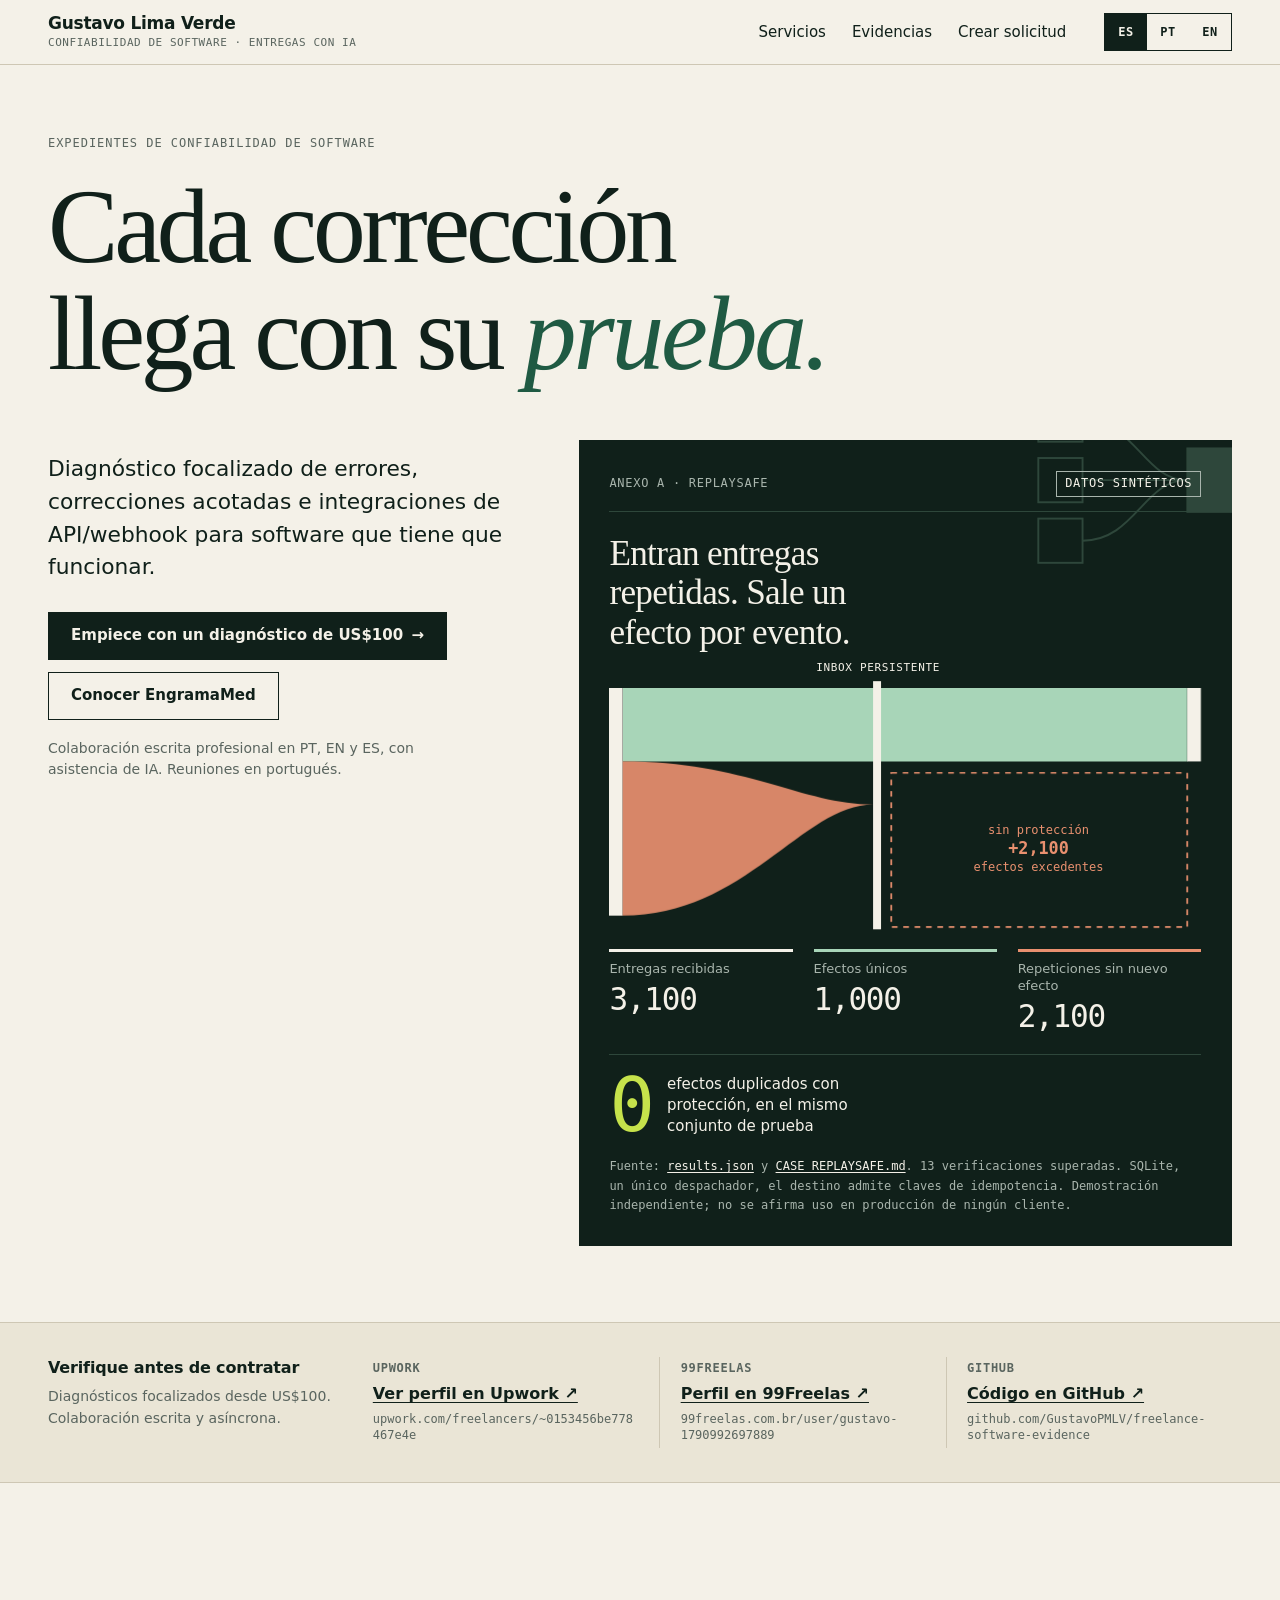
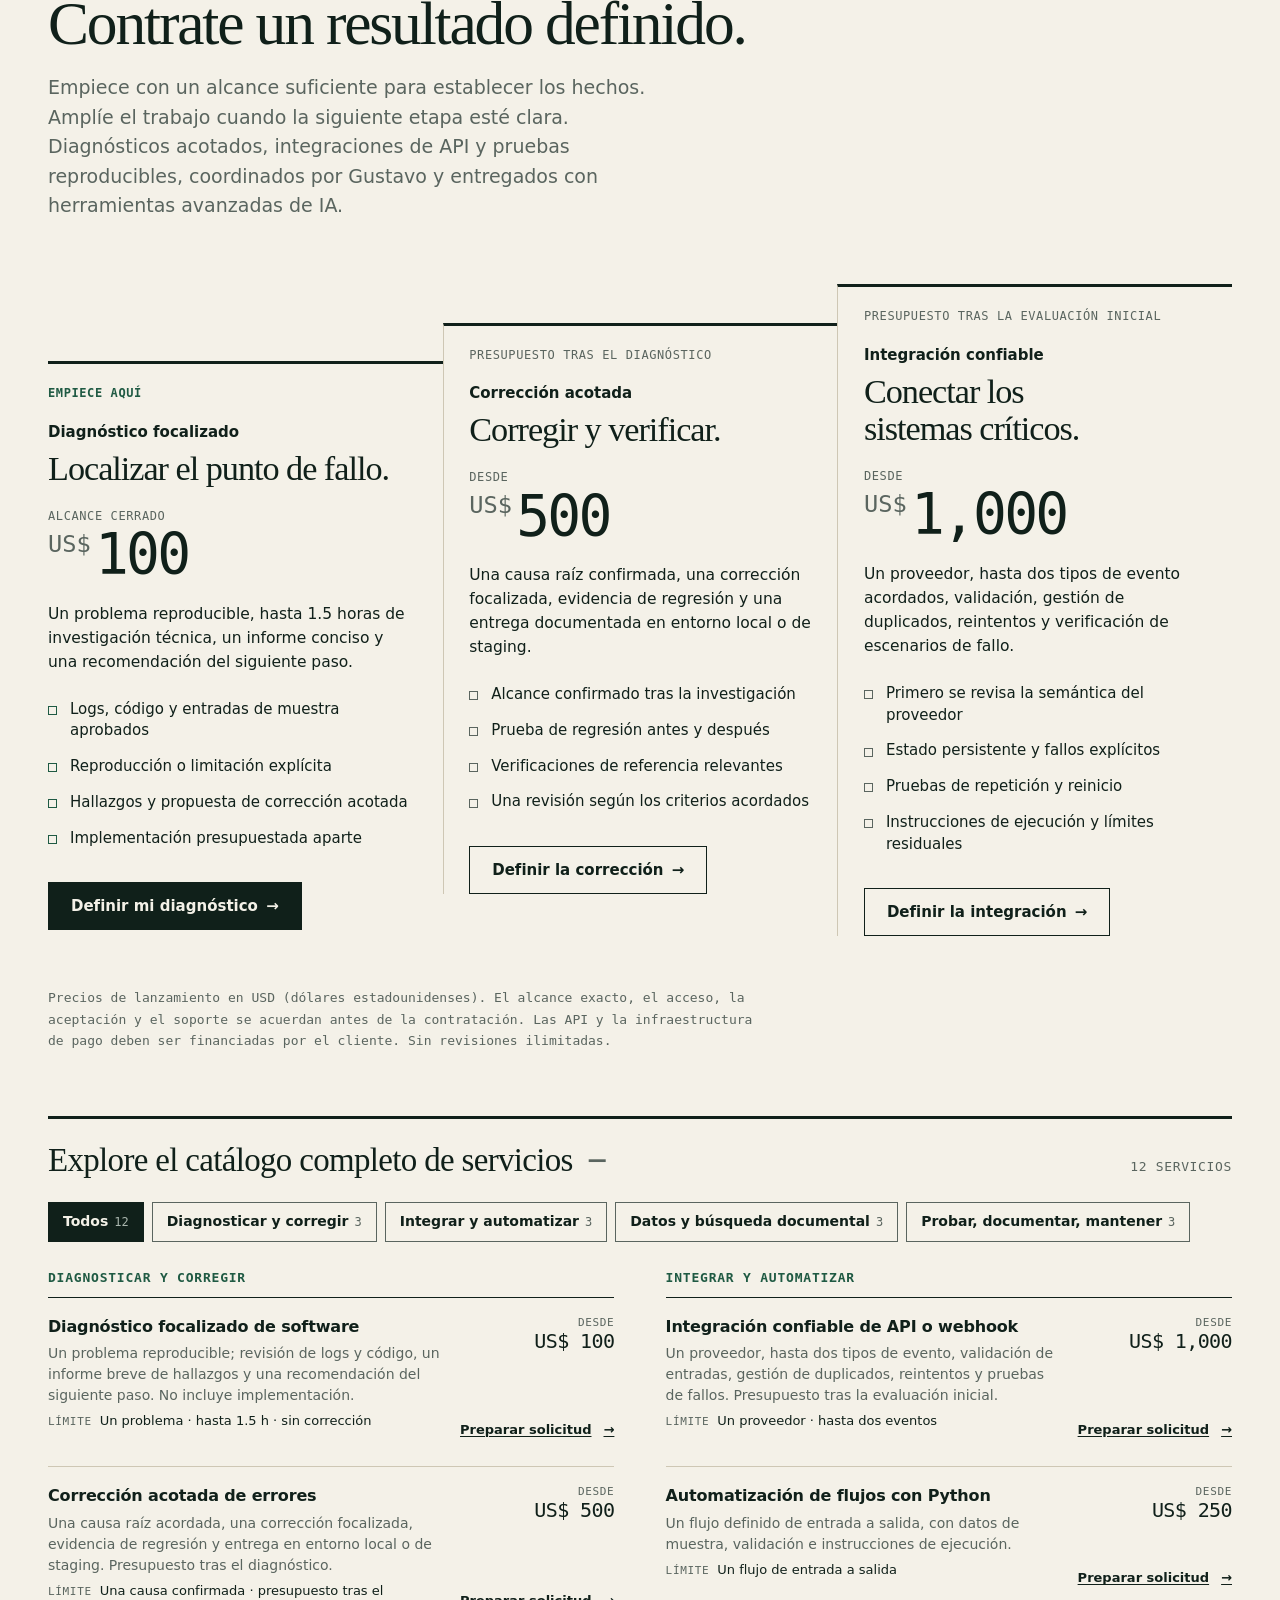
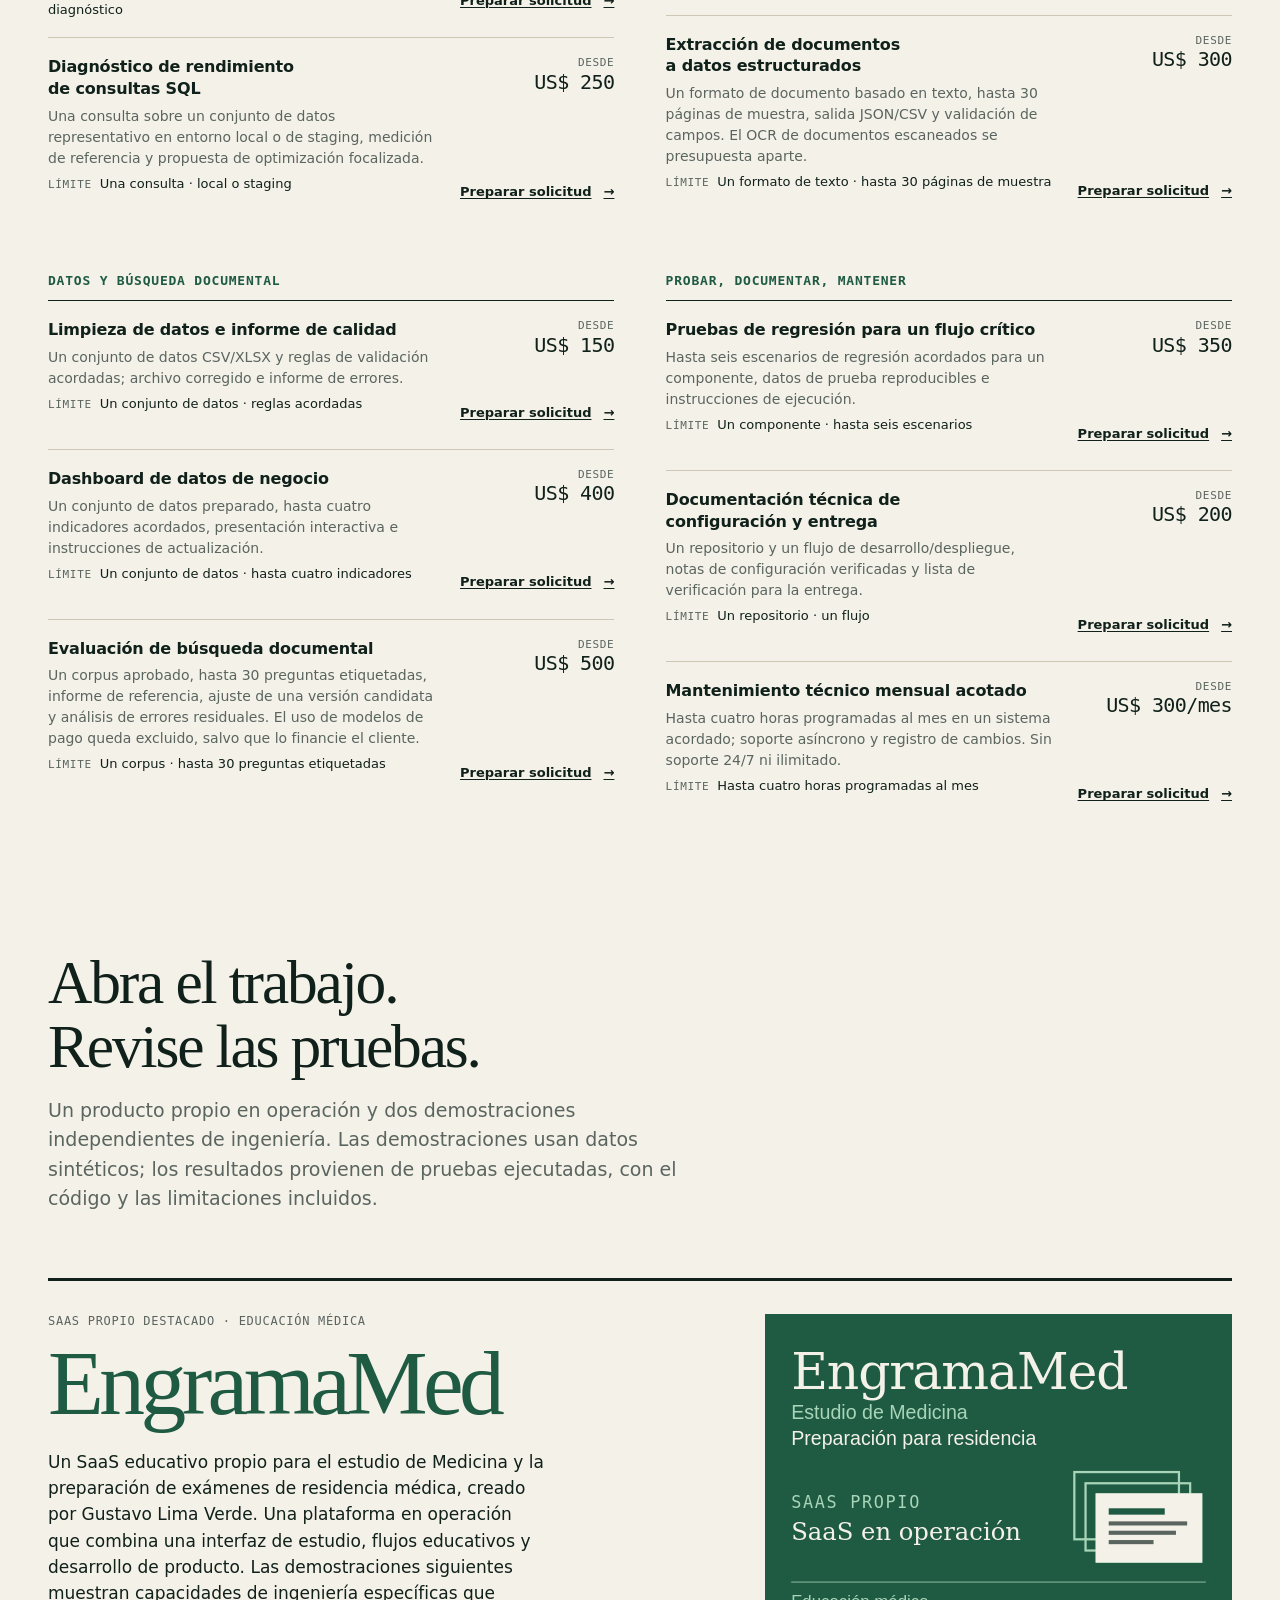
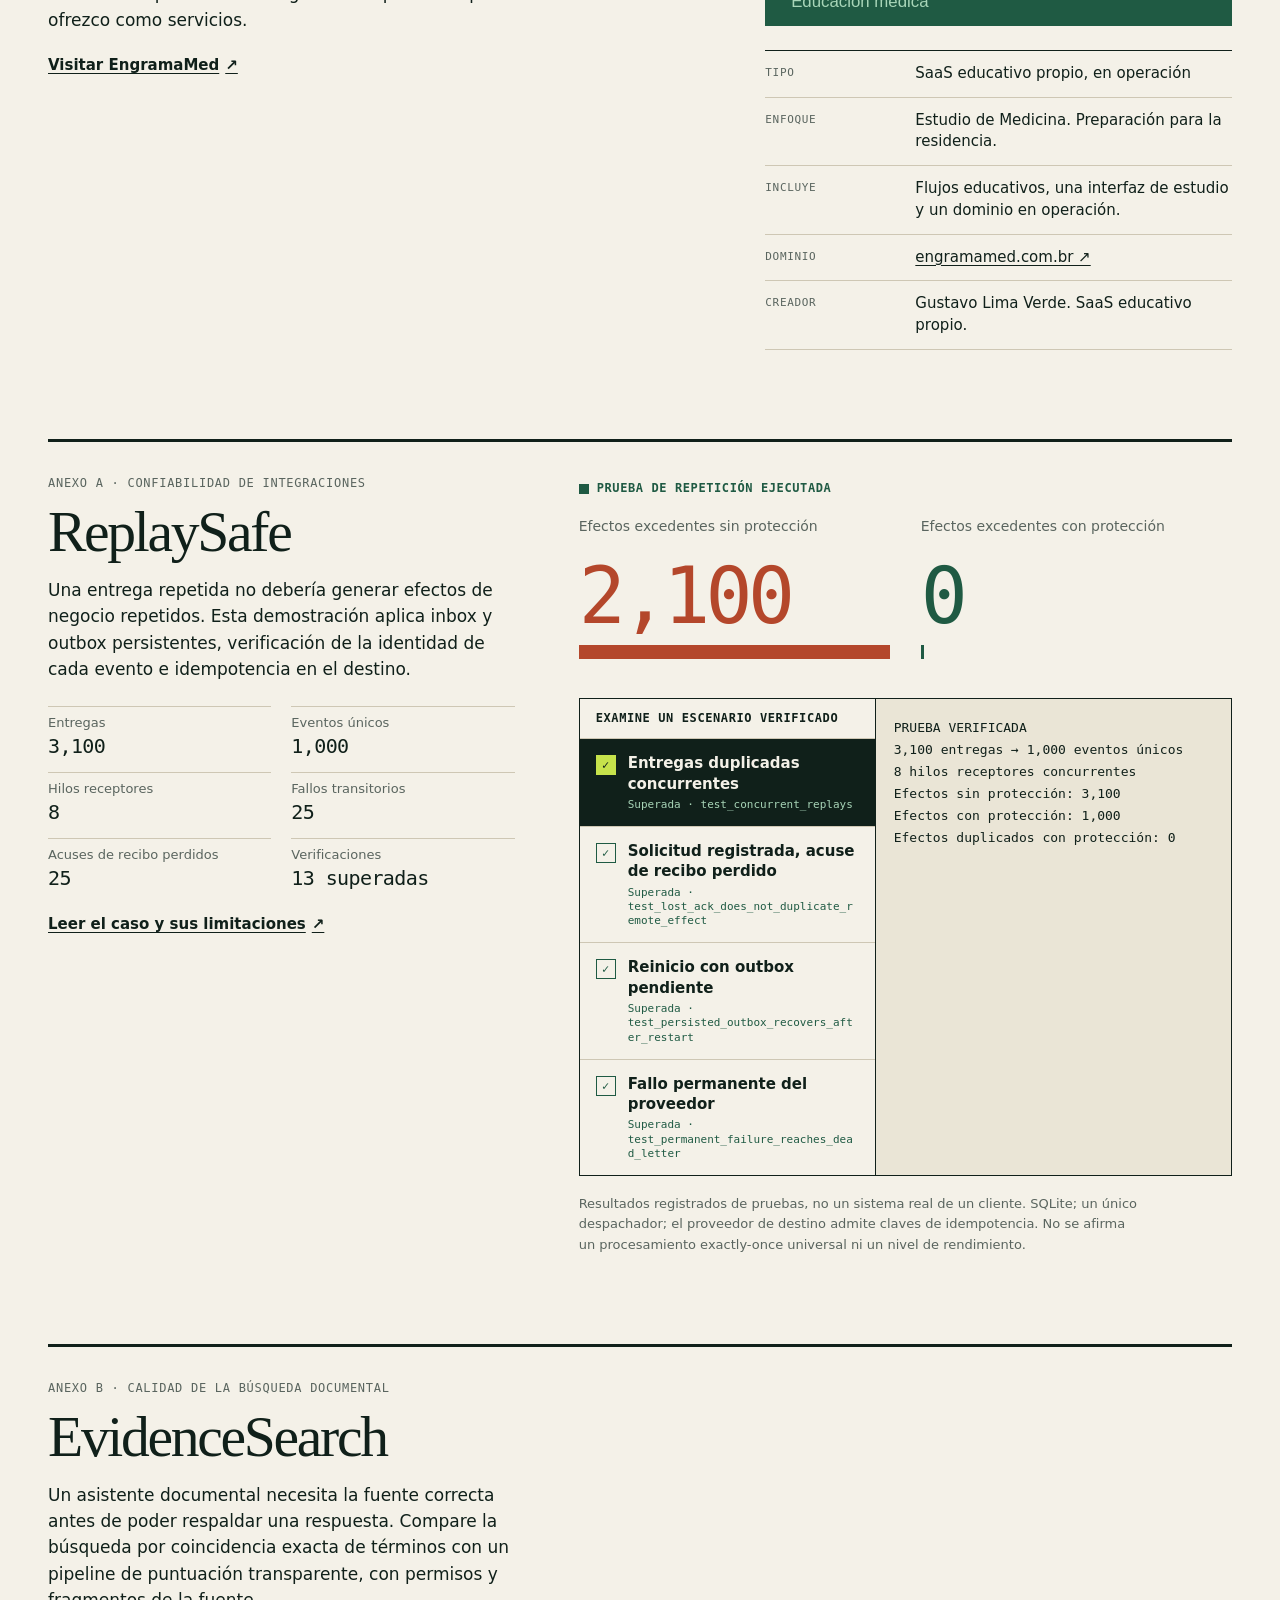
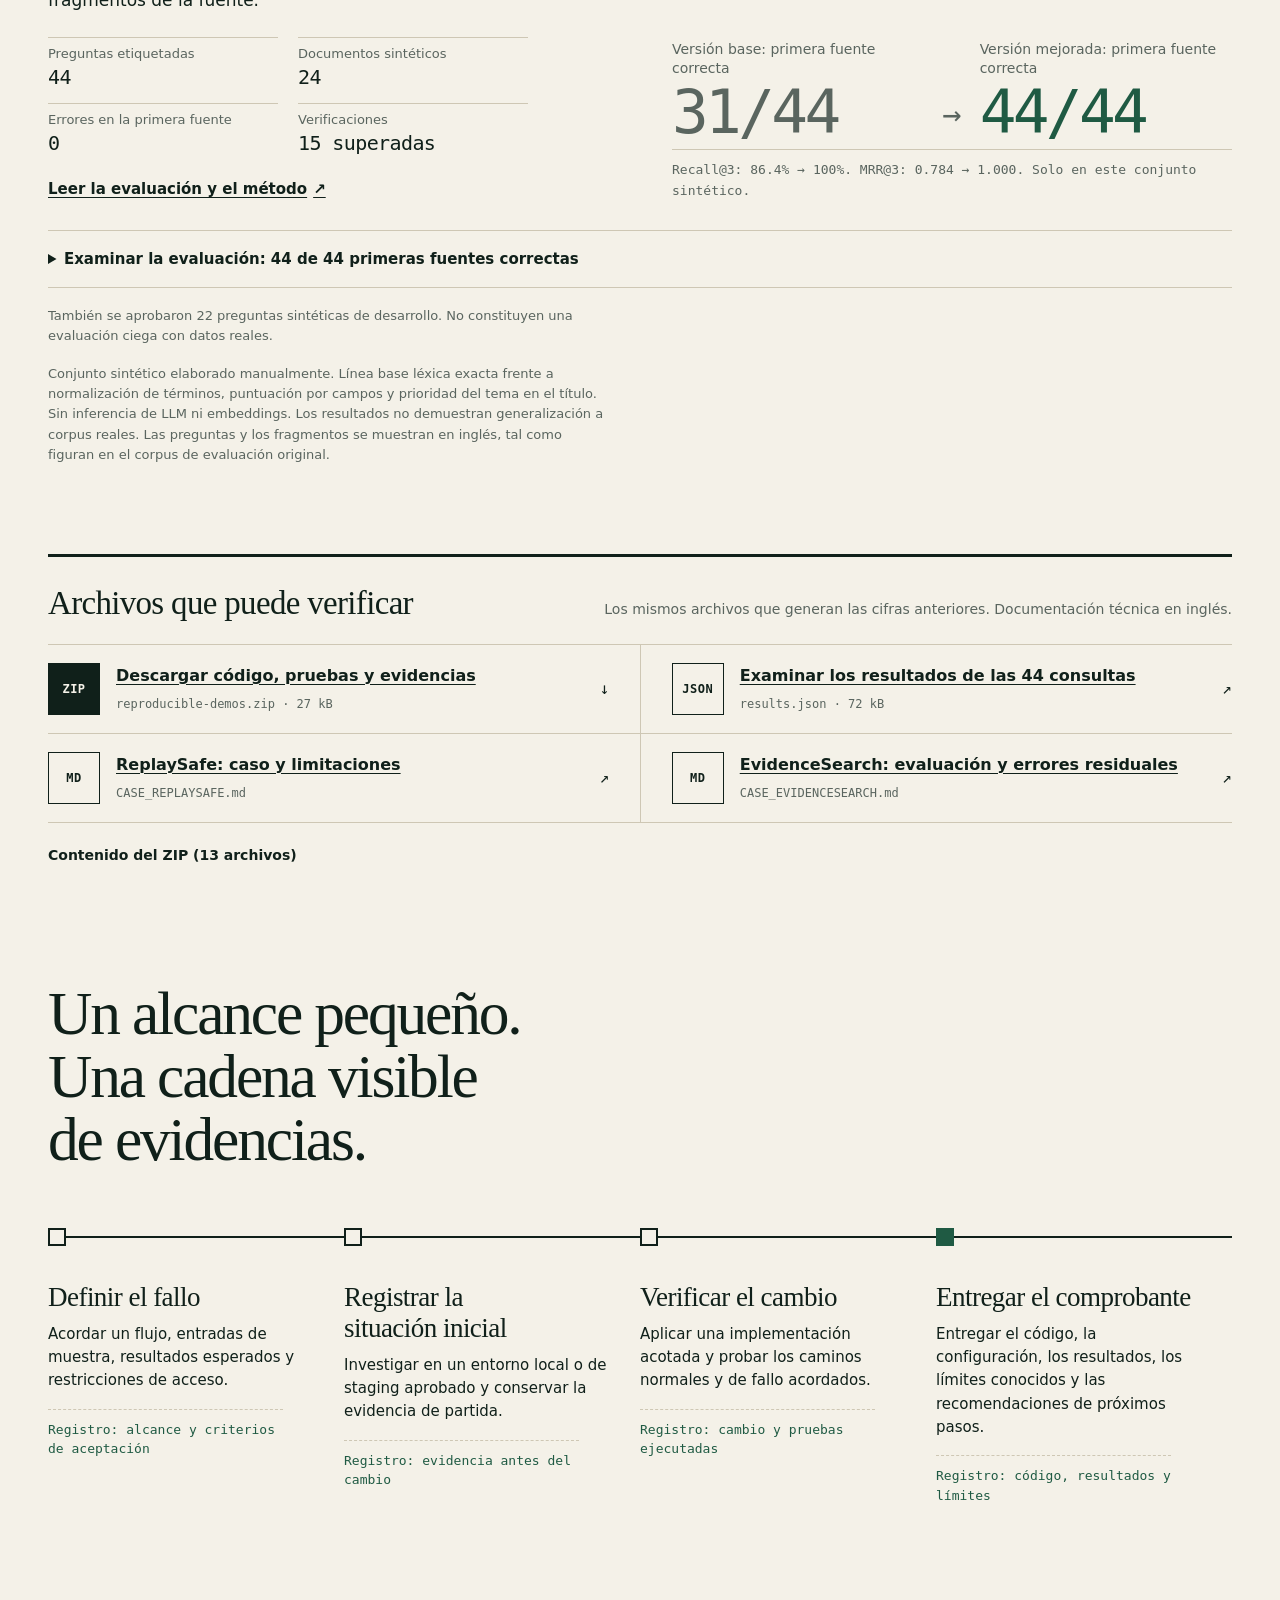
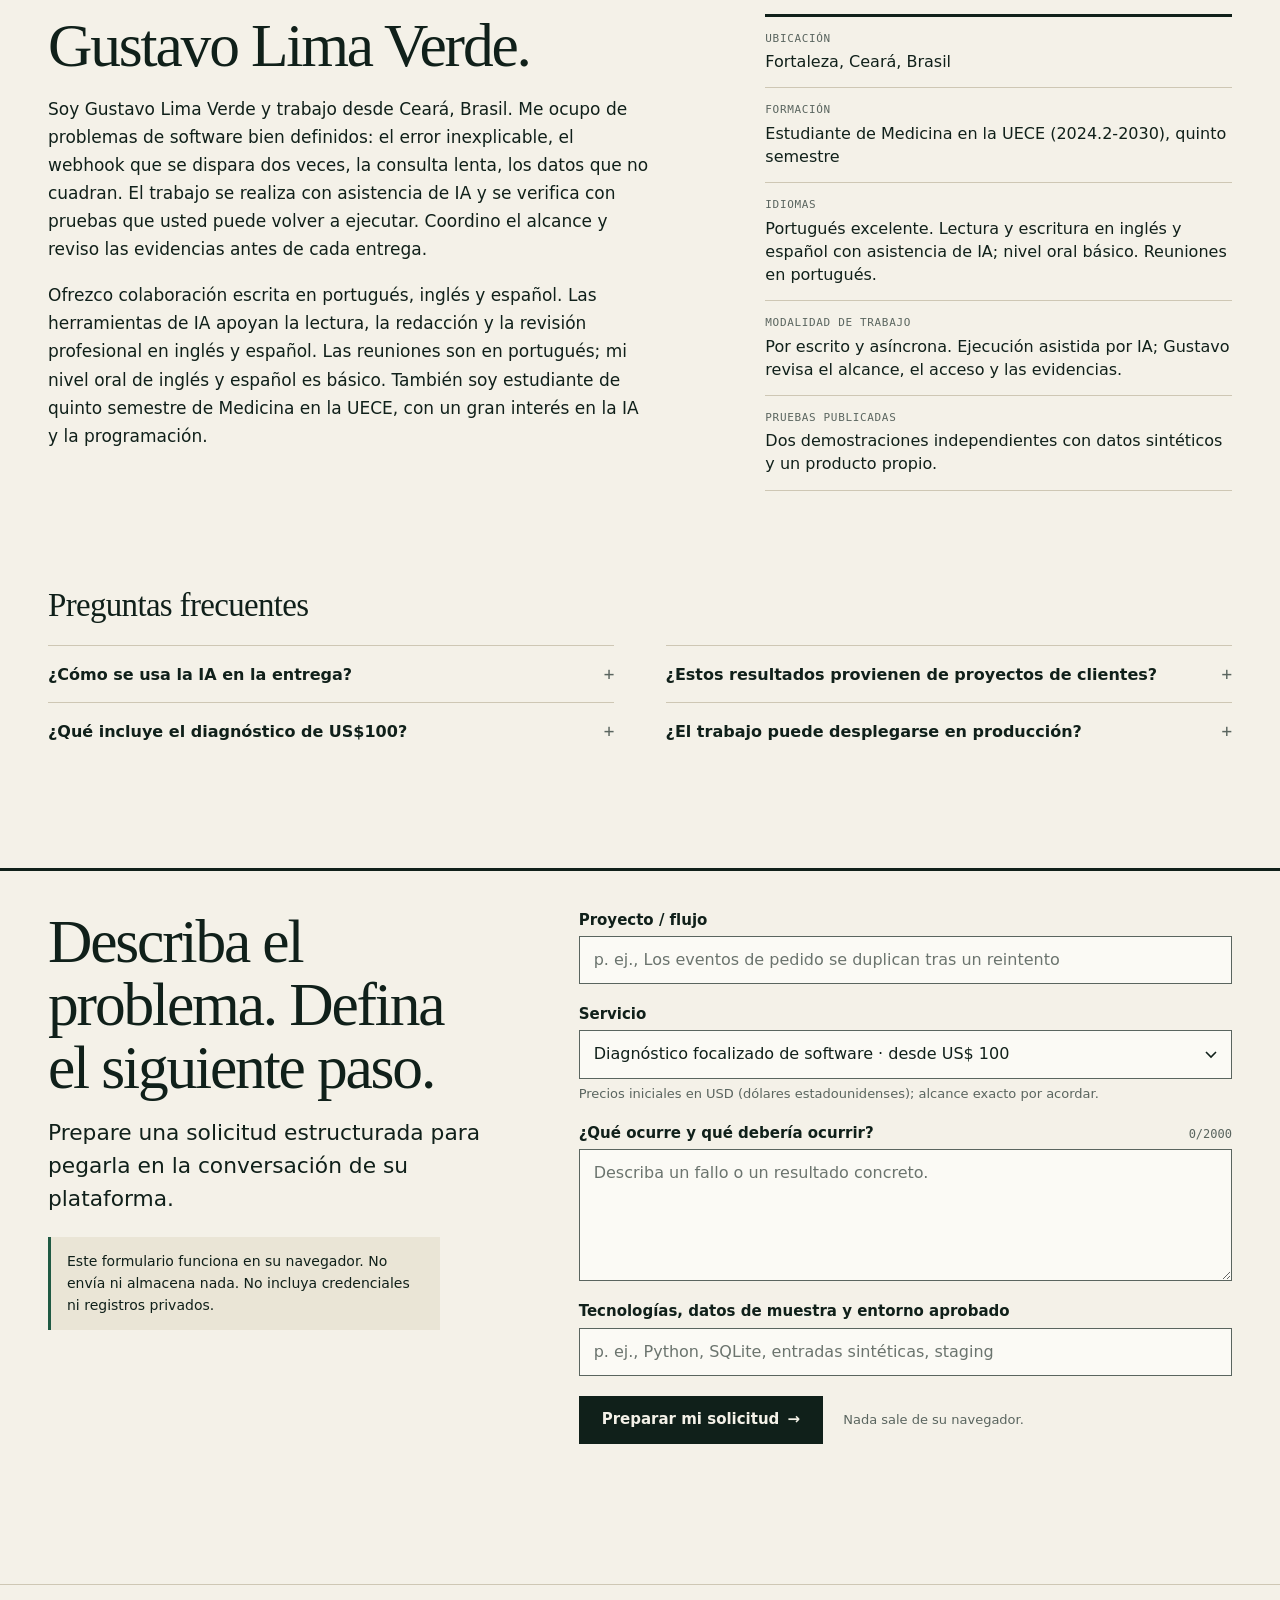
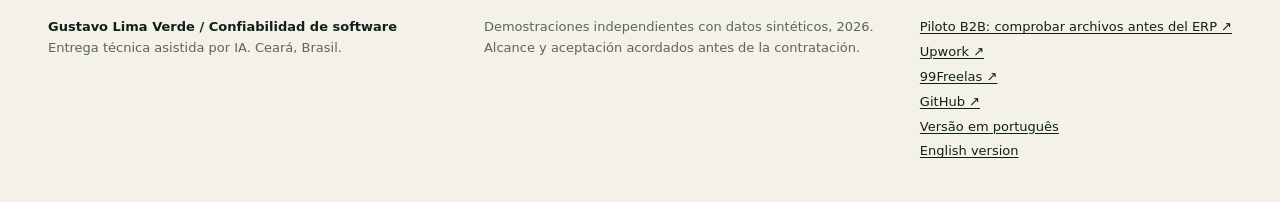
==== commit 4acf6509: "Add a bounded B2B batch comparison pilot with multilingual demo" ====
--- a/portfolio/es.html
+++ b/portfolio/es.html
@@ -11,8 +11,8 @@
 <meta name="description" content="Diagnóstico focalizado de errores, correcciones acotadas e integraciones de API/webhook con pruebas reproducibles. Demostraciones independientes de ingeniería de Gustavo Lima Verde, con datos sintéticos.">
 <meta name="color-scheme" content="light">
 <meta name="theme-color" content="#F4F1E8">
-<link rel="icon" type="image/svg+xml" href="favicon.svg">
-<link rel="stylesheet" href="styles.css">
+<link rel="icon" type="image/svg+xml" href="favicon.svg?v=4c9f054212d6">
+<link rel="stylesheet" href="styles.css?v=89b2566ed989">
 <script>document.documentElement.classList.add('js')</script>
 </head>
 <body>
@@ -82,7 +82,7 @@
           <div class="k-rep"><dt>Repeticiones sin nuevo efecto</dt><dd id="heroRepeats">2,100</dd></div>
         </dl>
         <p class="zero"><b id="heroDuplicates">0</b><span>efectos duplicados con protección, en el mismo conjunto de prueba</span></p>
-        <figcaption class="plate-foot">Fuente: <a href="results.json">results.json</a> y <a href="CASE_REPLAYSAFE.md">CASE_REPLAYSAFE.md</a>. 13 verificaciones superadas. SQLite, un único despachador, el destino admite claves de idempotencia. Demostración independiente; no se afirma uso en producción de ningún cliente.</figcaption>
+        <figcaption class="plate-foot">Fuente: <a href="results.json?v=49030828a450">results.json</a> y <a href="CASE_REPLAYSAFE.md?v=af2b72afe1db">CASE_REPLAYSAFE.md</a>. 13 verificaciones superadas. SQLite, un único despachador, el destino admite claves de idempotencia. Demostración independiente; no se afirma uso en producción de ningún cliente.</figcaption>
       </figure>
     </div>
   </div>
@@ -212,7 +212,7 @@
         <a class="ex-link" href="https://engramamed.com.br" target="_blank" rel="noopener noreferrer">Visitar EngramaMed <span aria-hidden="true">↗</span></a>
       </div>
       <div class="product-visual">
-        <img class="product-cover" src="assets/cover-engramamed-es.svg" width="1500" height="1002" loading="lazy" alt="EngramaMed: SaaS educativo propio para el estudio de Medicina y la preparación de exámenes de residencia médica">
+        <img class="product-cover" src="assets/cover-engramamed-es.svg?v=0e9709f9bbd3" width="1500" height="1002" loading="lazy" alt="EngramaMed: SaaS educativo propio para el estudio de Medicina y la preparación de exámenes de residencia médica">
       <dl class="product-facts">
         <div><dt>Tipo</dt><dd>SaaS educativo propio, en operación</dd></div>
         <div><dt>Enfoque</dt><dd>Estudio de Medicina. Preparación para la residencia.</dd></div>
@@ -236,7 +236,7 @@
           <div><dt>Acuses de recibo perdidos</dt><dd>25</dd></div>
           <div><dt>Verificaciones</dt><dd>13 superadas</dd></div>
         </dl>
-        <a class="ex-link" href="CASE_REPLAYSAFE.md">Leer el caso y sus limitaciones <span aria-hidden="true">↗</span></a>
+        <a class="ex-link" href="CASE_REPLAYSAFE.md?v=af2b72afe1db">Leer el caso y sus limitaciones <span aria-hidden="true">↗</span></a>
       </div>
       <div class="ex-body">
         <p class="checks">Prueba de repetición ejecutada</p>
@@ -275,7 +275,7 @@
             <div><dt>Errores en la primera fuente</dt><dd>0</dd></div>
             <div><dt>Verificaciones</dt><dd>15 superadas</dd></div>
           </dl>
-          <a class="ex-link" href="CASE_EVIDENCESEARCH.md">Leer la evaluación y el método <span aria-hidden="true">↗</span></a>
+          <a class="ex-link" href="CASE_EVIDENCESEARCH.md?v=ccb0a09e7c03">Leer la evaluación y el método <span aria-hidden="true">↗</span></a>
         </div>
         <div class="score">
           <div class="score-item before"><span>Versión base: primera fuente correcta</span><b id="baselineTop">31/44</b></div>
@@ -312,10 +312,10 @@
 
     <div class="dossier-files">
       <div class="dossier-head"><h3>Archivos que puede verificar</h3><p>Los mismos archivos que generan las cifras anteriores. Documentación técnica en inglés.</p></div>
-      <a class="file file-primary" href="reproducible-demos.zip" download><span class="file-ext">ZIP</span><span class="file-desc">Descargar código, pruebas y evidencias</span><span class="file-name">reproducible-demos.zip · 27 kB</span><span class="arr" aria-hidden="true">↓</span></a>
-      <a class="file" href="results.json"><span class="file-ext">JSON</span><span class="file-desc">Examinar los resultados de las 44 consultas</span><span class="file-name">results.json · 72 kB</span><span class="arr" aria-hidden="true">↗</span></a>
-      <a class="file" href="CASE_REPLAYSAFE.md"><span class="file-ext">MD</span><span class="file-desc">ReplaySafe: caso y limitaciones</span><span class="file-name">CASE_REPLAYSAFE.md</span><span class="arr" aria-hidden="true">↗</span></a>
-      <a class="file" href="CASE_EVIDENCESEARCH.md"><span class="file-ext">MD</span><span class="file-desc">EvidenceSearch: evaluación y errores residuales</span><span class="file-name">CASE_EVIDENCESEARCH.md</span><span class="arr" aria-hidden="true">↗</span></a>
+      <a class="file file-primary" href="reproducible-demos.zip?v=a0fd87bc75e1" download><span class="file-ext">ZIP</span><span class="file-desc">Descargar código, pruebas y evidencias</span><span class="file-name">reproducible-demos.zip · 27 kB</span><span class="arr" aria-hidden="true">↓</span></a>
+      <a class="file" href="results.json?v=49030828a450"><span class="file-ext">JSON</span><span class="file-desc">Examinar los resultados de las 44 consultas</span><span class="file-name">results.json · 72 kB</span><span class="arr" aria-hidden="true">↗</span></a>
+      <a class="file" href="CASE_REPLAYSAFE.md?v=af2b72afe1db"><span class="file-ext">MD</span><span class="file-desc">ReplaySafe: caso y limitaciones</span><span class="file-name">CASE_REPLAYSAFE.md</span><span class="arr" aria-hidden="true">↗</span></a>
+      <a class="file" href="CASE_EVIDENCESEARCH.md?v=ccb0a09e7c03"><span class="file-ext">MD</span><span class="file-desc">EvidenceSearch: evaluación y errores residuales</span><span class="file-name">CASE_EVIDENCESEARCH.md</span><span class="arr" aria-hidden="true">↗</span></a>
       <details class="zip-list">
         <summary>Contenido del ZIP (13 archivos)</summary>
         <ul>
@@ -440,6 +440,7 @@
     <p><strong>Gustavo Lima Verde / Confiabilidad de software</strong>Entrega técnica asistida por IA. Ceará, Brasil.</p>
     <p>Demostraciones independientes con datos sintéticos, 2026.<br>Alcance y aceptación acordados antes de la contratación.</p>
     <ul class="foot-links">
+      <li><a href="b2b/es.html">Piloto B2B: comprobar archivos antes del ERP ↗</a></li>
       <li><a href="https://www.upwork.com/freelancers/~0153456be778467e4e" target="_blank" rel="noopener noreferrer">Upwork ↗</a></li>
       <li><a href="https://www.99freelas.com.br/user/gustavo-1790992697889" target="_blank" rel="noopener noreferrer">99Freelas ↗</a></li>
       <li><a href="https://github.com/GustavoPMLV/freelance-software-evidence" target="_blank" rel="noopener noreferrer">GitHub ↗</a></li>
@@ -449,8 +450,8 @@
   </div>
 </footer>
 
-<script src="portfolio-data.js"></script>
-<script src="catalog-data.es.js"></script>
-<script src="app.js"></script>
+<script src="portfolio-data.js?v=ff6b1b3aa4cf"></script>
+<script src="catalog-data.es.js?v=69845f5e7d33"></script>
+<script src="app.js?v=fed10e0446a2"></script>
 </body>
 </html>
